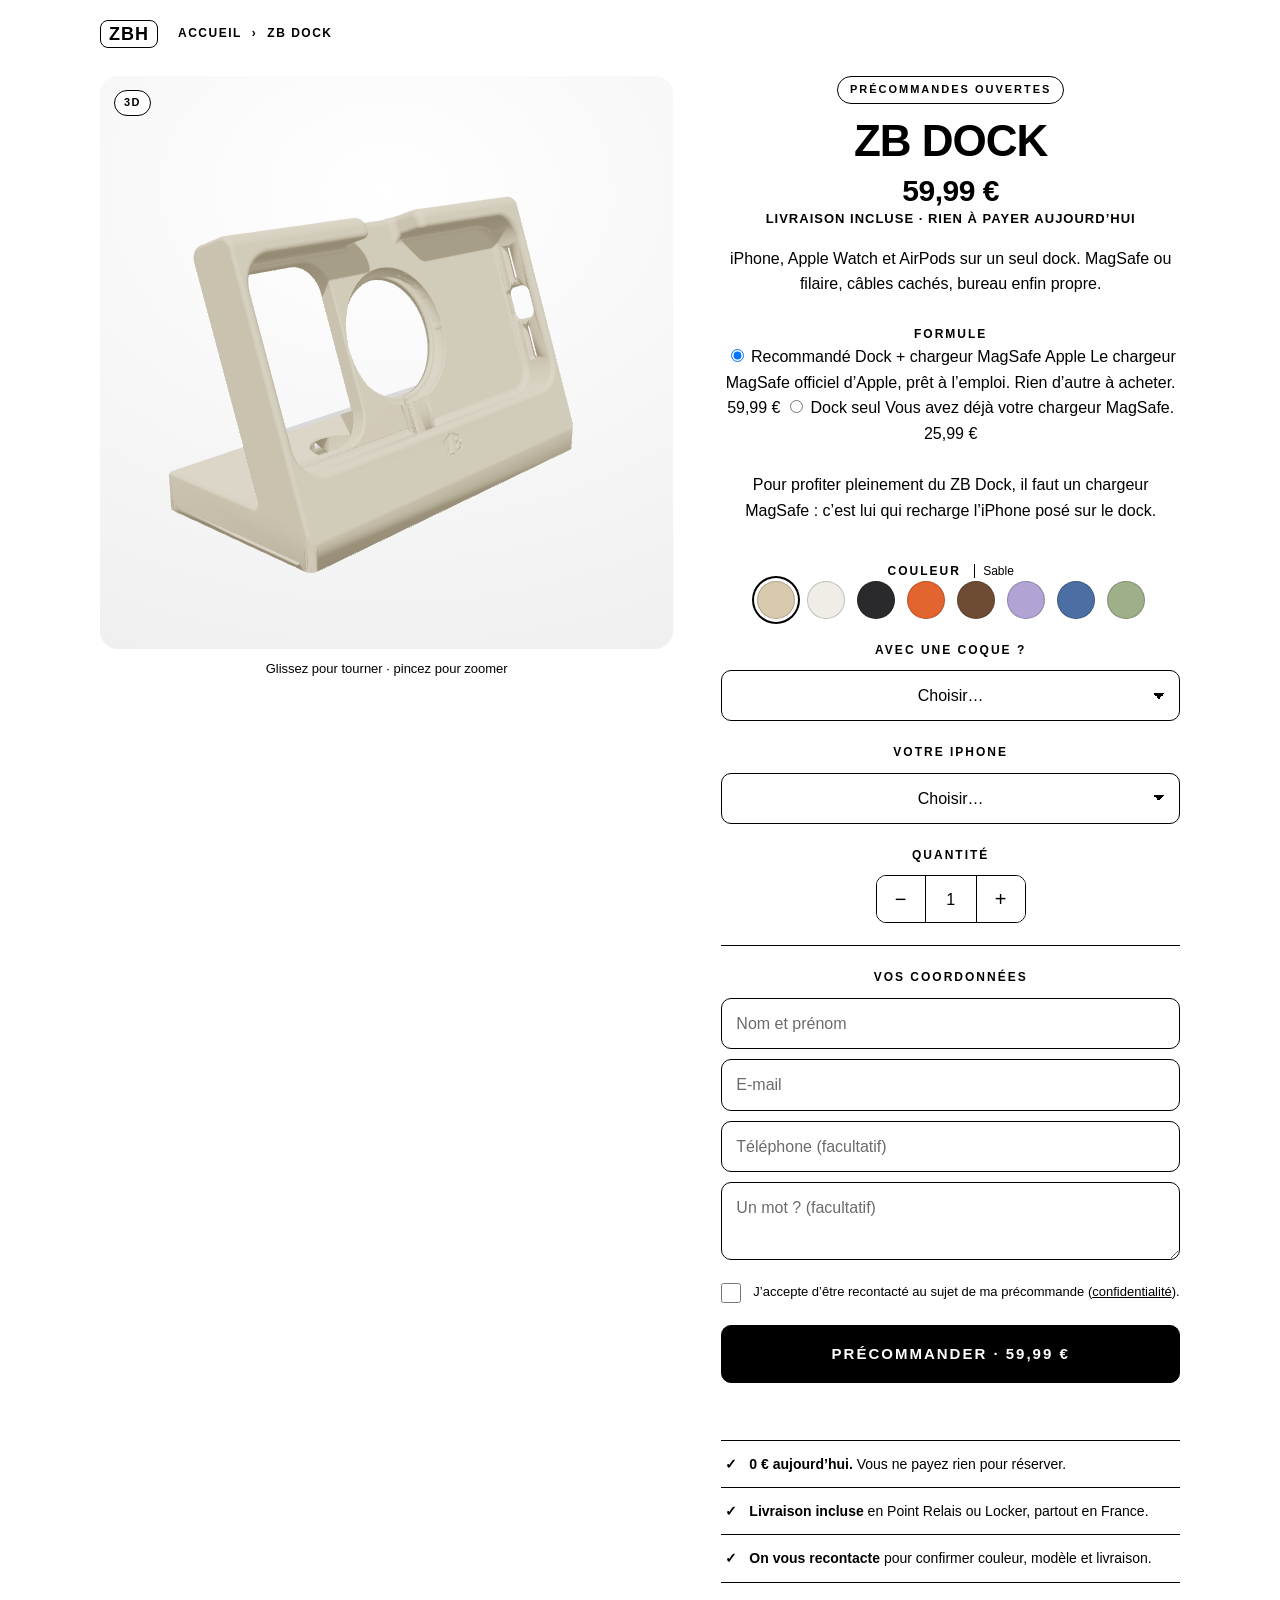
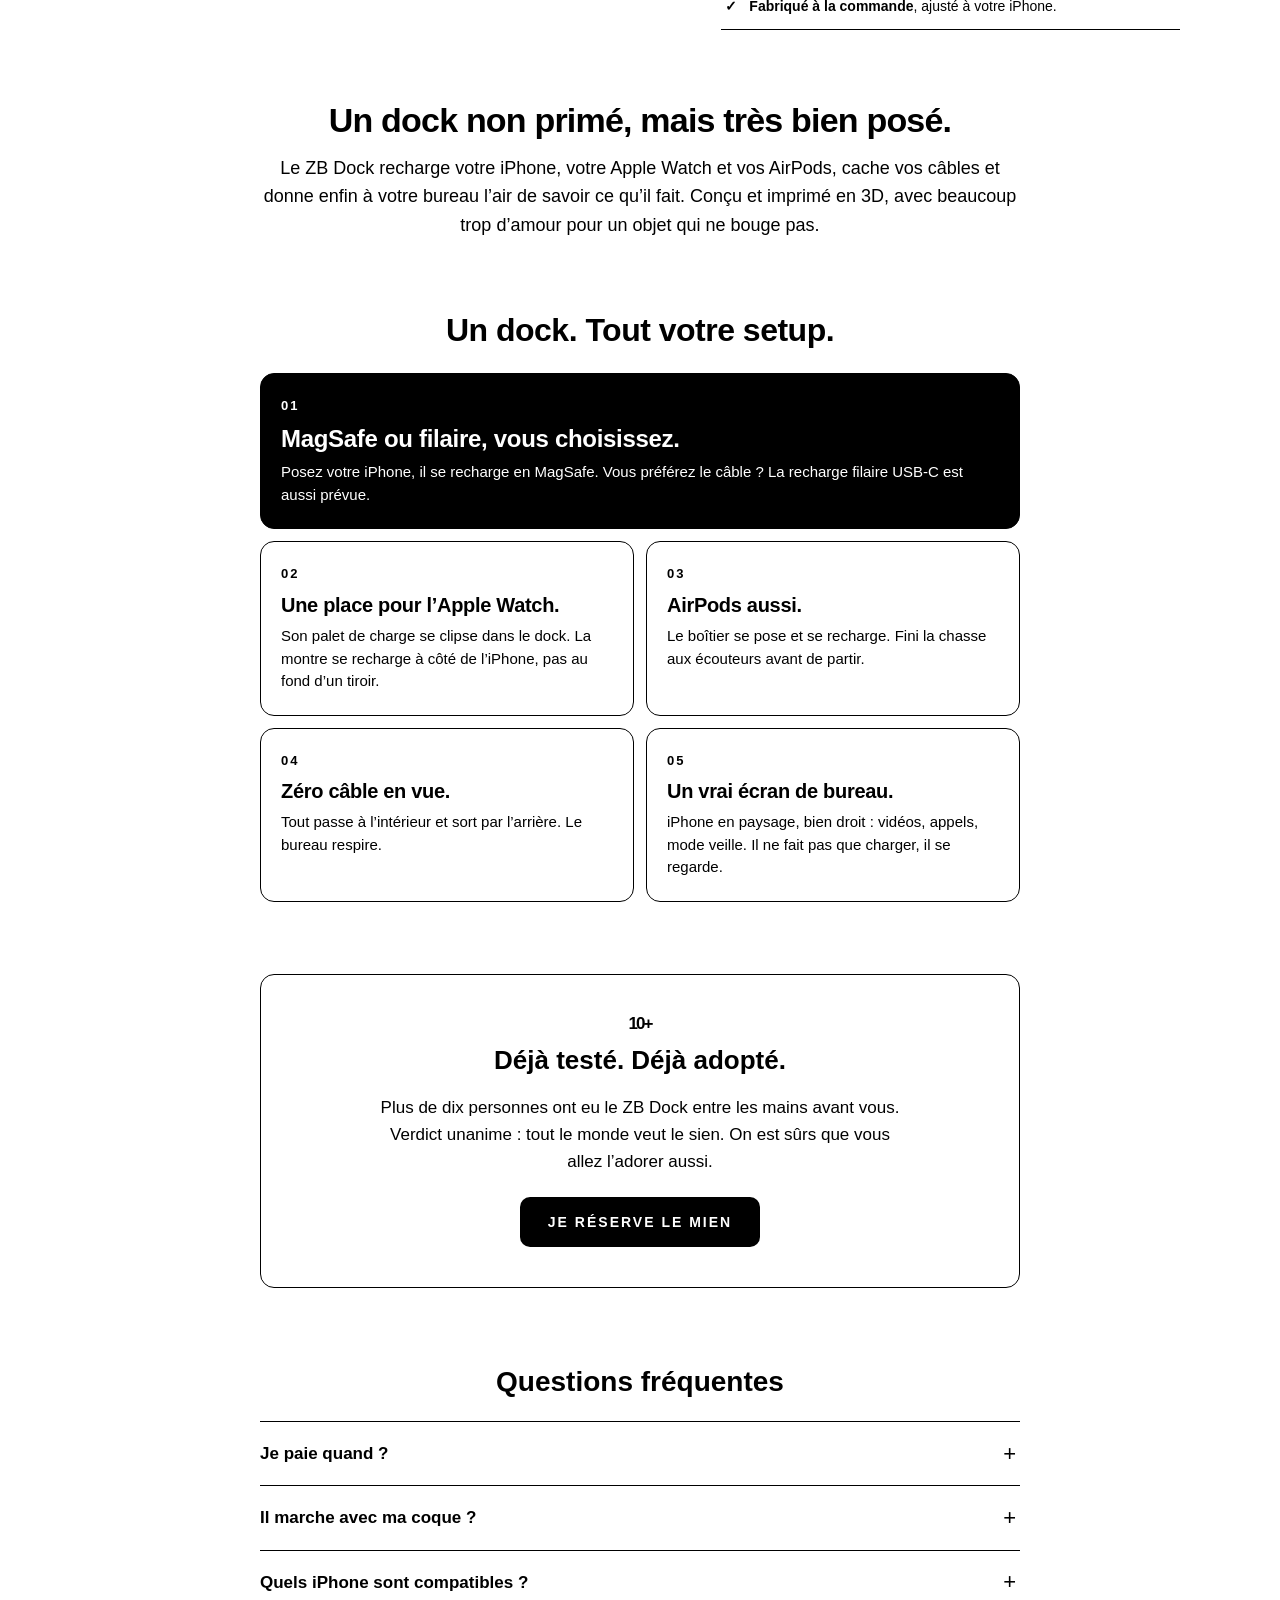
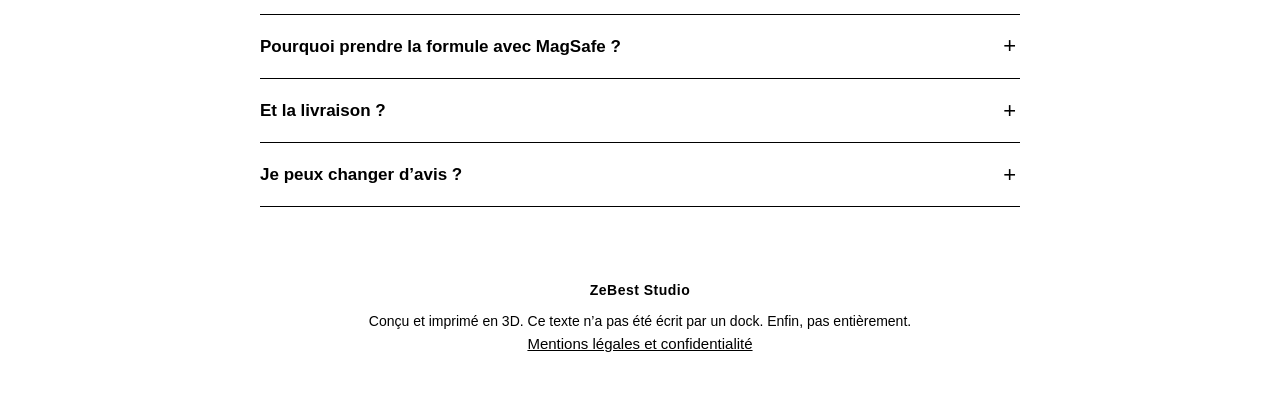
==== zbdock/index.html @ 842e5b18 "ZB Dock : autre chargeur MagSafe possible" ====
<!doctype html>
<html lang="fr">
<head>
  <meta charset="utf-8">
  <meta name="viewport" content="width=device-width, initial-scale=1, viewport-fit=cover">
  <meta http-equiv="Content-Security-Policy" content="default-src 'none'; script-src 'self'; style-src 'self'; img-src 'self' data: blob:; connect-src 'self' blob: data:; form-action 'self'; base-uri 'none'">
  <meta name="referrer" content="strict-origin-when-cross-origin">
  <title>ZB Dock · Dock iPhone MagSafe, Apple Watch et AirPods · dès 25,99 €</title>
  <meta name="description" content="ZB Dock, le dock de bureau imprimé en 3D pour iPhone, Apple Watch et AirPods. Dock seul 25,99 €, avec chargeur MagSafe Apple 59,99 €, livraison incluse. Précommande sans rien payer aujourd’hui.">
  <meta property="og:title" content="ZB Dock · dès 25,99 €">
  <meta property="og:description" content="iPhone, Apple Watch et AirPods sur un seul dock. Précommandez sans rien payer aujourd’hui.">
  <meta property="og:type" content="product">
  <meta name="theme-color" content="#ffffff">
  <link rel="icon" href="../favicon.svg" type="image/svg+xml">
  <link rel="stylesheet" href="../styles.css">
  <link rel="stylesheet" href="zbdock.css">
  <link rel="modulepreload" href="vendor/three.module.min.js">
</head>
<body class="page-zb">
  <div class="zb-barre">
    <a class="signature" href="../index.html" aria-label="Retour à l'accueil">ZBH</a>
    <nav class="zb-fil" aria-label="Fil d'Ariane"><a href="../index.html">Accueil</a><span aria-hidden="true">›</span><span>ZB Dock</span></nav>
  </div>

  <main class="zb">
    <!-- ===== Bloc produit ===== -->
    <div class="zb-produit">
      <section class="zb-galerie" aria-label="Modèle 3D du ZB Dock">
        <div class="zb-canvas" id="viewer">
          <p class="zb-chargement" id="chargement">Chargement du modèle 3D…</p>
          <span class="zb-badge3d">3D</span>
        </div>
        <p class="zb-aide">Glissez pour tourner · pincez pour zoomer</p>
      </section>

      <section class="zb-achat" id="achat" aria-labelledby="titre-produit">
        <p class="zb-tag">Précommandes ouvertes</p>
        <h1 id="titre-produit">ZB Dock</h1>
        <p class="zb-prix"><span class="zb-prix__montant" id="prix-affiche">59,99&nbsp;€</span><span class="zb-prix__detail">Livraison incluse · rien à payer aujourd’hui</span></p>
        <p class="zb-pitch">iPhone, Apple Watch et AirPods sur un seul dock. MagSafe ou filaire, câbles cachés, bureau enfin propre.</p>

        <form class="zb-form" id="form" action="precommande.php" method="post" novalidate>
          <fieldset class="zb-option">
            <legend class="zb-option__titre">Formule</legend>
            <div class="zb-offres">
              <label class="zb-offre">
                <input type="radio" name="offre" value="Dock + MagSafe" data-prix="5999" checked>
                <span class="zb-offre__corps">
                  <span class="zb-offre__badge">Recommandé</span>
                  <span class="zb-offre__nom">Dock + chargeur MagSafe Apple</span>
                  <span class="zb-offre__detail">Le chargeur MagSafe officiel d’Apple, prêt à l’emploi. Rien d’autre à acheter.</span>
                  <span class="zb-offre__prix">59,99&nbsp;€</span>
                </span>
              </label>
              <label class="zb-offre">
                <input type="radio" name="offre" value="Dock seul" data-prix="2599">
                <span class="zb-offre__corps">
                  <span class="zb-offre__nom">Dock seul</span>
                  <span class="zb-offre__detail">Vous avez déjà votre chargeur MagSafe.</span>
                  <span class="zb-offre__prix">25,99&nbsp;€</span>
                </span>
              </label>
            </div>
            <p class="zb-offre__note">Pour profiter pleinement du ZB Dock, il faut un chargeur MagSafe : c’est lui qui recharge l’iPhone posé sur le dock.</p>
          </fieldset>

          <fieldset class="zb-option">
            <legend class="zb-option__titre">Couleur <span class="zb-option__valeur" id="nom-couleur">Sable</span></legend>
            <div class="zb-pastilles" id="pastilles" role="radiogroup" aria-label="Couleurs disponibles"></div>
            <select class="zb-cache" id="couleur" name="couleur" required tabindex="-1" aria-hidden="true"></select>
          </fieldset>

          <div class="zb-option">
            <label class="zb-option__titre" for="coque">Avec une coque ?</label>
            <select id="coque" name="coque" required>
              <option value="">Choisir…</option>
              <option value="Non">iPhone sans coque</option>
              <option value="Oui">iPhone avec coque</option>
            </select>
          </div>

          <div class="zb-option">
            <label class="zb-option__titre" for="iphone">Votre iPhone</label>
            <select id="iphone" name="iphone" required>
              <option value="">Choisir…</option>
              <option>iPhone 17 Pro Max</option>
              <option>iPhone 17 Pro</option>
              <option>iPhone 17</option>
              <option>iPhone Air</option>
              <option>iPhone 16 Pro Max</option>
              <option>iPhone 16 Pro</option>
              <option>iPhone 16 / 16 Plus</option>
              <option>iPhone 15 (tous modèles)</option>
              <option>iPhone 14 (tous modèles)</option>
              <option>iPhone 13 ou plus ancien</option>
              <option>Autre</option>
            </select>
          </div>

          <div class="zb-option">
            <span class="zb-option__titre" id="lbl-quantite">Quantité</span>
            <div class="zb-quantite" role="group" aria-labelledby="lbl-quantite">
              <button type="button" id="moins" aria-label="Retirer un">−</button>
              <input id="quantite" name="quantite" type="number" min="1" max="10" value="1" required inputmode="numeric" aria-labelledby="lbl-quantite">
              <button type="button" id="plus" aria-label="Ajouter un">+</button>
            </div>
          </div>

          <div class="zb-coordonnees">
            <p class="zb-option__titre">Vos coordonnées</p>
            <input id="nom" name="nom" type="text" autocomplete="name" required maxlength="80" placeholder="Nom et prénom" aria-label="Nom et prénom">
            <input id="email" name="email" type="email" autocomplete="email" required maxlength="120" placeholder="E-mail" aria-label="E-mail">
            <input id="telephone" name="telephone" type="tel" autocomplete="tel" maxlength="30" placeholder="Téléphone (facultatif)" aria-label="Téléphone (facultatif)">
            <textarea id="message" name="message" rows="2" maxlength="600" placeholder="Un mot ? (facultatif)" aria-label="Message (facultatif)"></textarea>
          </div>

          <input type="hidden" name="t" id="t" value="">
          <!-- Piège à robots : laisser vide -->
          <div class="zb-piege" aria-hidden="true">
            <label for="site">Ne pas remplir</label>
            <input id="site" name="site" type="text" tabindex="-1" autocomplete="off">
          </div>

          <label class="zb-consent">
            <input type="checkbox" name="consentement" value="oui" required>
            <span>J’accepte d’être recontacté au sujet de ma précommande (<a href="../mentions-legales.html#confidentialite">confidentialité</a>).</span>
          </label>

          <button class="zb-acheter" type="submit">
            <span>Précommander · <span id="total">59,99&nbsp;€</span></span>
          </button>
          <p class="zb-statut" id="statut" role="status" aria-live="polite"></p>

          <ul class="zb-rassurance">
            <li><strong>0&nbsp;€ aujourd’hui.</strong> Vous ne payez rien pour réserver.</li>
            <li><strong>Livraison incluse</strong> en Point Relais ou Locker, partout en France.</li>
            <li><strong>On vous recontacte</strong> pour confirmer couleur, modèle et livraison.</li>
            <li><strong>Fabriqué à la commande</strong>, ajusté à votre iPhone.</li>
          </ul>
        </form>
      </section>
    </div>

    <!-- ===== Histoire ===== -->
    <section class="zb-histoire" aria-labelledby="titre-histoire">
      <h2 id="titre-histoire">Un dock non primé, mais très bien posé.</h2>
      <p>Le ZB Dock recharge votre iPhone, votre Apple Watch et vos AirPods, cache vos câbles et donne enfin à votre bureau l’air de savoir ce qu’il fait. Conçu et imprimé en 3D, avec beaucoup trop d’amour pour un objet qui ne bouge pas.</p>
    </section>

    <!-- ===== Atouts ===== -->
    <section class="zb-atouts" aria-labelledby="titre-atouts">
      <h2 id="titre-atouts">Un dock. Tout votre setup.</h2>
      <ul class="zb-cartes">
        <li class="zb-carte zb-carte--large">
          <span class="zb-carte__num">01</span>
          <h3>MagSafe ou filaire, vous choisissez.</h3>
          <p>Posez votre iPhone, il se recharge en MagSafe. Vous préférez le câble ? La recharge filaire USB-C est aussi prévue.</p>
        </li>
        <li class="zb-carte">
          <span class="zb-carte__num">02</span>
          <h3>Une place pour l’Apple Watch.</h3>
          <p>Son palet de charge se clipse dans le dock. La montre se recharge à côté de l’iPhone, pas au fond d’un tiroir.</p>
        </li>
        <li class="zb-carte">
          <span class="zb-carte__num">03</span>
          <h3>AirPods aussi.</h3>
          <p>Le boîtier se pose et se recharge. Fini la chasse aux écouteurs avant de partir.</p>
        </li>
        <li class="zb-carte">
          <span class="zb-carte__num">04</span>
          <h3>Zéro câble en vue.</h3>
          <p>Tout passe à l’intérieur et sort par l’arrière. Le bureau respire.</p>
        </li>
        <li class="zb-carte">
          <span class="zb-carte__num">05</span>
          <h3>Un vrai écran de bureau.</h3>
          <p>iPhone en paysage, bien droit : vidéos, appels, mode veille. Il ne fait pas que charger, il se regarde.</p>
        </li>
      </ul>
    </section>

    <!-- ===== Preuve sociale ===== -->
    <section class="zb-preuve" aria-labelledby="titre-preuve">
      <p class="zb-preuve__chiffre">10+</p>
      <h2 id="titre-preuve">Déjà testé. Déjà adopté.</h2>
      <p>Plus de dix personnes ont eu le ZB Dock entre les mains avant vous. Verdict unanime : tout le monde veut le sien. On est sûrs que vous allez l’adorer aussi.</p>
      <a class="zb-lien-achat" href="#achat">Je réserve le mien</a>
    </section>

    <!-- ===== FAQ ===== -->
    <section class="zb-faq" aria-labelledby="titre-faq">
      <h2 id="titre-faq">Questions fréquentes</h2>
      <details>
        <summary>Je paie quand ?</summary>
        <p>Pas maintenant. La précommande est gratuite et sans engagement. On vous recontacte pour confirmer, et vous ne payez qu’à ce moment-là.</p>
      </details>
      <details>
        <summary>Il marche avec ma coque ?</summary>
        <p>Oui, si vous l’indiquez. Choisissez « iPhone avec coque » et votre modèle : le dock est ajusté pour l’accueillir.</p>
      </details>
      <details>
        <summary>Quels iPhone sont compatibles ?</summary>
        <p>Les iPhone récents compatibles MagSafe, des modèles standard aux Pro Max. Pour un modèle plus ancien, choisissez « Autre » et on en parle.</p>
      </details>
      <details>
        <summary>Pourquoi prendre la formule avec MagSafe ?</summary>
        <p>Le ZB Dock est pensé autour du chargeur MagSafe : c’est lui qui recharge l’iPhone posé sur le dock. Avec la formule à 59,99&nbsp;€, vous recevez le chargeur MagSafe officiel d’Apple avec votre dock, tout est prêt dès le déballage. Si vous en avez déjà un, le dock seul à 25,99&nbsp;€ suffit.</p>
      </details>
      <details>
        <summary>Et la livraison ?</summary>
        <p>Elle est incluse dans le prix. Votre ZB Dock est envoyé en Point Relais ou en Locker, partout en France métropolitaine, sans frais supplémentaires.</p>
      </details>
      <details>
        <summary>Je peux changer d’avis ?</summary>
        <p>Bien sûr. Un simple e-mail suffit pour annuler votre précommande.</p>
      </details>
    </section>

    <footer>
      <p class="signature-pied"><strong>ZeBest Studio</strong></p>
      <p>Conçu et imprimé en 3D. Ce texte n’a pas été écrit par un dock. Enfin, pas entièrement.</p>
      <p><a class="retour" href="../mentions-legales.html">Mentions légales et confidentialité</a></p>
    </footer>
  </main>

  <!-- Barre d'achat collante (mobile) -->
  <div class="zb-collante" id="collante" aria-hidden="true">
    <div class="zb-collante__prix"><strong>Dès 25,99&nbsp;€</strong><span>Livraison incluse</span></div>
    <a class="zb-collante__btn" href="#achat" tabindex="-1">Précommander</a>
  </div>

  <script type="module" src="zbdock.js"></script>
</body>
</html>
---- styles.css ----
*,
*::before,
*::after { box-sizing: border-box; }

:root {
  --fond: #ffffff;
  --texte: #000000;
  --police: -apple-system, BlinkMacSystemFont, "Helvetica Neue", Helvetica, Arial, sans-serif;
}

html { -webkit-text-size-adjust: 100%; }

body {
  margin: 0;
  background: var(--fond);
  color: var(--texte);
  font-family: var(--police);
  line-height: 1.6;
}

.barre {
  max-width: 560px; margin: 0 auto; padding: 24px 20px 0;
  display: flex; justify-content: space-between; align-items: center;
}
.signature {
  font-size: 18px; font-weight: 800; letter-spacing: 1px;
  border: 1.5px solid var(--texte); border-radius: 8px; padding: 4px 8px; line-height: 1;
}

main {
  max-width: 560px;
  margin: 0 auto;
  padding: 48px 20px 56px;
  display: flex;
  flex-direction: column;
  gap: 56px;
}

.intro { text-align: center; display: flex; flex-direction: column; align-items: center; gap: 12px; }

.photo { width: 128px; height: 128px; border-radius: 50%; object-fit: cover; }
.photo--vide {
  display: flex; align-items: center; justify-content: center;
  border: 1px solid var(--texte); font-size: 13px;
}

h1 { margin: 12px 0 0; font-size: 44px; font-weight: 600; letter-spacing: -1px; line-height: 1.1; }
.role { margin: 0; font-size: 13px; font-weight: 600; letter-spacing: 2px; text-transform: uppercase; }
.bio { margin: 8px 0 0; font-size: 17px; }

.fleche {
  display: inline-flex; align-items: center; justify-content: center;
  width: 44px; height: 44px; border: 1.5px solid var(--texte); border-radius: 50%;
  color: var(--texte); text-decoration: none; font-size: 22px; line-height: 1;
  transition: background .15s, color .15s;
}
.fleche:hover, .fleche:focus-visible { background: var(--texte); color: var(--fond); }
.fleche:focus-visible { outline: 2px solid var(--texte); outline-offset: 3px; }

a.signature { color: var(--texte); text-decoration: none; }

.cta {
  display: flex; flex-direction: column; align-items: center; gap: 4px;
  padding: 20px; margin-bottom: -32px;
  background: var(--texte); color: var(--fond); text-decoration: none;
  border: 1px solid var(--texte); border-radius: 14px; text-align: center;
  font-size: 19px; font-weight: 700; transition: background .15s, color .15s;
}
.cta__detail { font-size: 14px; font-weight: 400; }
.cta:hover, .cta:focus-visible { background: var(--fond); color: var(--texte); }
.cta:focus-visible { outline: 2px solid var(--texte); outline-offset: 3px; }

.retour { font-size: 15px; color: var(--texte); }
.essentiel { display: flex; flex-direction: column; gap: 8px; padding: 24px 0; border-top: 1px solid var(--texte); }
.essentiel:last-of-type { border-bottom: 1px solid var(--texte); }
.essentiel__num { font-size: 13px; font-weight: 700; letter-spacing: 2px; }
.essentiel h2 { margin: 0; }
.essentiel p { margin: 0; font-size: 17px; }
.essentiel .lien { margin-top: 8px; }
.note { font-size: 13px; text-align: center; }

.liens { display: flex; flex-direction: column; gap: 12px; }
.lien {
  display: flex; justify-content: space-between; align-items: center; gap: 16px;
  min-height: 60px; padding: 0 20px;
  border: 1px solid var(--texte); border-radius: 14px;
  color: var(--texte); text-decoration: none; font-size: 17px; font-weight: 500;
  transition: background .15s, color .15s;
}
a.lien:hover, a.lien:focus-visible { background: var(--texte); color: var(--fond); }
a.lien:focus-visible { outline: 2px solid var(--texte); outline-offset: 3px; }
.lien--inactif { border-style: dashed; }
.detail { font-size: 14px; font-weight: 400; overflow-wrap: anywhere; text-align: right; }

h2 { margin: 0 0 16px; font-size: 24px; font-weight: 600; }
.faire { margin: 0; padding: 0; list-style: none; counter-reset: n; }
.faire li {
  counter-increment: n; display: flex; gap: 16px;
  padding: 14px 0; border-top: 1px solid var(--texte); font-size: 17px;
}
.faire li:last-child { border-bottom: 1px solid var(--texte); }
.faire li::before { content: "0" counter(n); font-weight: 600; }

.video { display: flex; flex-direction: column; gap: 12px; color: var(--texte); text-decoration: none; }
.video__image { display: block; width: 100%; height: auto; aspect-ratio: 16 / 9; object-fit: cover; border: 1px solid var(--texte); border-radius: 14px; }
.video__image--vide { display: flex; align-items: center; justify-content: center; font-size: 13px; }
.video__titre { font-size: 17px; font-weight: 500; }
.video__cta { font-size: 14px; text-decoration: underline; text-underline-offset: 3px; }
.video:hover .video__cta, .video:focus-visible .video__cta { text-decoration-thickness: 2px; }
.video:focus-visible { outline: 2px solid var(--texte); outline-offset: 4px; border-radius: 14px; }

footer { text-align: center; font-size: 14px; }
footer p { margin: 0; }
.signature-pied { margin-bottom: 8px !important; letter-spacing: .5px; }

@media (prefers-reduced-motion: reduce) { .lien { transition: none; } }
---- zbdock/zbdock.css ----
/* Page produit ZB Dock : complète styles.css du site (même DA noir et blanc) */

.page-zb { padding-bottom: env(safe-area-inset-bottom); }

/* Barre du haut */
.zb-barre {
  max-width: 1120px; margin: 0 auto; padding: 20px 20px 0;
  display: flex; align-items: center; gap: 20px;
}
.zb-barre .signature { color: var(--texte); text-decoration: none; }
.zb-fil { display: flex; gap: 10px; font-size: 12px; font-weight: 600; letter-spacing: 1.5px; text-transform: uppercase; }
.zb-fil a { color: var(--texte); text-decoration: none; }
.zb-fil a:hover { text-decoration: underline; }

main.zb { max-width: 1120px; padding: 28px 20px 64px; gap: 72px; }

/* ===== Bloc produit ===== */
.zb-produit { display: grid; grid-template-columns: minmax(0, 1.25fr) minmax(0, 1fr); gap: 48px; align-items: start; }

.zb-galerie { position: sticky; top: 20px; }
.zb-canvas {
  position: relative; width: 100%; aspect-ratio: 1 / 1;
  border-radius: 18px; overflow: hidden;
  background: radial-gradient(120% 90% at 50% 20%, #ffffff 0%, #efefef 100%);
  touch-action: none; cursor: grab;
}
.zb-canvas:active { cursor: grabbing; }
.zb-canvas canvas { display: block; width: 100%; height: 100%; }
.zb-chargement { position: absolute; inset: 0; margin: 0; display: flex; align-items: center; justify-content: center; font-size: 14px; }
.zb-badge3d {
  position: absolute; top: 14px; left: 14px; pointer-events: none;
  font-size: 11px; font-weight: 800; letter-spacing: 1.5px;
  border: 1.5px solid var(--texte); border-radius: 999px; padding: 3px 9px; background: var(--fond);
}
.zb-aide { margin: 10px 0 0; text-align: center; font-size: 13px; }

/* Colonne achat */
.zb-achat { display: flex; flex-direction: column; align-items: stretch; text-align: center; }
.zb-tag {
  align-self: center; margin: 0; font-size: 11px; font-weight: 700; letter-spacing: 2px; text-transform: uppercase;
  border: 1.5px solid var(--texte); border-radius: 999px; padding: 4px 12px;
}
.zb-achat h1 { margin: 14px 0 0; font-size: 44px; font-weight: 700; letter-spacing: -1px; line-height: 1.05; text-transform: uppercase; }
.zb-prix { margin: 10px 0 0; display: flex; flex-direction: column; align-items: center; gap: 2px; }
.zb-prix__montant { font-size: 30px; font-weight: 600; letter-spacing: -.5px; line-height: 1.1; }
.zb-prix__detail { font-size: 13px; font-weight: 600; letter-spacing: 1px; text-transform: uppercase; }
.zb-pitch { margin: 16px 0 0; font-size: 16px; }

.zb-form { display: flex; flex-direction: column; gap: 22px; margin-top: 28px; }

.zb-option { position: relative; border: 0; margin: 0; padding: 0; display: flex; flex-direction: column; align-items: stretch; gap: 10px; min-width: 0; }
.zb-option__titre {
  display: block; padding: 0; margin: 0 auto;
  font-size: 12px; font-weight: 700; letter-spacing: 2px; text-transform: uppercase;
}
.zb-option__valeur { font-weight: 400; letter-spacing: 0; text-transform: none; margin-left: 8px; padding-left: 8px; border-left: 1px solid var(--texte); }

.zb-pastilles { display: flex; flex-wrap: wrap; justify-content: center; gap: 12px; }
.zb-pastille {
  width: 38px; height: 38px; border-radius: 50%; padding: 0; cursor: pointer;
  background: var(--c); border: 1px solid rgba(0, 0, 0, .2);
  box-shadow: 0 0 0 3px var(--fond), 0 0 0 4px transparent;
  transition: box-shadow .15s, transform .15s;
}
.zb-pastille:hover { transform: scale(1.06); }
.zb-pastille[aria-checked="true"] { box-shadow: 0 0 0 3px var(--fond), 0 0 0 5px var(--texte); }
.zb-pastille:focus-visible { outline: 2px solid var(--texte); outline-offset: 6px; }

.zb-form .zb-cache { position: absolute !important; left: 0; top: 0; width: 1px !important; height: 1px !important; min-height: 0 !important; padding: 0 !important; border: 0 !important; overflow: hidden; clip-path: inset(50%); opacity: 0; pointer-events: none; }

.zb-form select, .zb-form input[type="text"], .zb-form input[type="email"],
.zb-form input[type="tel"], .zb-form textarea {
  width: 100%; min-height: 48px; padding: 12px 14px;
  font: inherit; font-size: 16px; color: var(--texte); background: var(--fond);
  border: 1px solid var(--texte); border-radius: 10px; appearance: none;
}
.zb-form select {
  text-align: center; text-align-last: center;
  background-image: linear-gradient(45deg, transparent 50%, var(--texte) 50%), linear-gradient(135deg, var(--texte) 50%, transparent 50%);
  background-position: calc(100% - 20px) 50%, calc(100% - 14px) 50%;
  background-size: 6px 6px; background-repeat: no-repeat; padding: 12px 36px;
}
.zb-form textarea { resize: vertical; }
.zb-form :is(input, select, textarea, button):focus-visible { outline: 2px solid var(--texte); outline-offset: 2px; }
.zb-form ::placeholder { color: #6b6b6b; }

.zb-quantite { align-self: center; display: inline-flex; border: 1px solid var(--texte); border-radius: 10px; overflow: hidden; }
.zb-quantite button {
  width: 48px; height: 46px; border: 0; background: var(--fond); color: var(--texte);
  font: inherit; font-size: 20px; cursor: pointer;
}
.zb-quantite button:hover { background: var(--texte); color: var(--fond); }
.zb-quantite input {
  width: 52px; border: 0; border-left: 1px solid var(--texte); border-right: 1px solid var(--texte);
  text-align: center; font: inherit; font-size: 16px; -moz-appearance: textfield; appearance: textfield; background: var(--fond); color: var(--texte);
}
.zb-quantite input::-webkit-outer-spin-button, .zb-quantite input::-webkit-inner-spin-button { -webkit-appearance: none; margin: 0; }

.zb-coordonnees { display: flex; flex-direction: column; gap: 10px; padding-top: 22px; border-top: 1px solid var(--texte); }

.zb-piege { position: absolute; left: -9999px; width: 1px; height: 1px; overflow: hidden; }

.zb-consent { display: flex; gap: 12px; align-items: flex-start; font-size: 13px; line-height: 1.5; text-align: left; }
.zb-consent input { width: 20px; height: 20px; margin: 1px 0 0; flex: none; accent-color: var(--texte); }
.zb-consent a { color: var(--texte); }

.zb-acheter {
  width: 100%; min-height: 58px; padding: 0 20px; cursor: pointer;
  font: inherit; font-size: 15px; font-weight: 700; letter-spacing: 2px; text-transform: uppercase;
  color: var(--fond); background: var(--texte); border: 1.5px solid var(--texte); border-radius: 10px;
  transition: background .15s, color .15s;
}
.zb-acheter:hover { background: var(--fond); color: var(--texte); }
.zb-acheter:disabled { opacity: .5; cursor: progress; }

.zb-statut { margin: -8px 0 0; min-height: 1.4em; font-size: 15px; }
.zb-statut--ok { font-weight: 700; }
.zb-statut--ko { text-decoration: underline; text-underline-offset: 3px; }

.zb-rassurance { list-style: none; margin: 0; padding: 0; text-align: left; font-size: 14px; }
.zb-rassurance li { padding: 12px 0 12px 28px; border-top: 1px solid var(--texte); position: relative; }
.zb-rassurance li:last-child { border-bottom: 1px solid var(--texte); }
.zb-rassurance li::before { content: "✓"; position: absolute; left: 4px; font-weight: 800; }

/* ===== Sections du bas (colonne lisible, centrée) ===== */
.zb-histoire, .zb-atouts, .zb-preuve, .zb-faq { width: 100%; max-width: 760px; margin: 0 auto; }

.zb-histoire { text-align: center; }
.zb-histoire h2 { font-size: 34px; letter-spacing: -.8px; line-height: 1.1; margin-bottom: 14px; }
.zb-histoire p { margin: 0; font-size: 18px; }

.zb-atouts h2 { font-size: 32px; letter-spacing: -.5px; line-height: 1.15; text-align: center; margin-bottom: 24px; }
.zb-cartes { list-style: none; margin: 0; padding: 0; display: grid; grid-template-columns: 1fr 1fr; gap: 12px; }
.zb-carte {
  display: flex; flex-direction: column; gap: 8px;
  padding: 22px 20px; border: 1px solid var(--texte); border-radius: 14px;
  transition: background .15s, color .15s;
}
.zb-carte:hover { background: var(--texte); color: var(--fond); }
.zb-carte--large { grid-column: 1 / -1; background: var(--texte); color: var(--fond); }
.zb-carte--large:hover { background: var(--fond); color: var(--texte); }
.zb-carte__num { font-size: 13px; font-weight: 700; letter-spacing: 2px; }
.zb-carte h3 { margin: 0; font-size: 20px; font-weight: 700; line-height: 1.2; letter-spacing: -.3px; }
.zb-carte--large h3 { font-size: 24px; }
.zb-carte p { margin: 0; font-size: 15px; line-height: 1.5; }

.zb-preuve { text-align: center; padding: 40px 24px; border: 1px solid var(--texte); border-radius: 14px; box-sizing: border-box; }
.zb-preuve__chiffre { margin: 0; font-size: 64px; font-weight: 800; letter-spacing: -2px; line-height: 1; }
.zb-preuve h2 { margin: 8px 0 12px; font-size: 26px; }
.zb-preuve p { margin: 0 auto; font-size: 17px; max-width: 520px; }
.zb-lien-achat {
  display: inline-block; margin-top: 22px; padding: 14px 28px; border-radius: 10px;
  background: var(--texte); color: var(--fond); text-decoration: none;
  font-size: 14px; font-weight: 700; letter-spacing: 2px; text-transform: uppercase;
}
.zb-lien-achat:hover { background: var(--fond); color: var(--texte); outline: 1.5px solid var(--texte); }

.zb-faq h2 { text-align: center; font-size: 28px; margin-bottom: 16px; }
.zb-faq details { border-top: 1px solid var(--texte); }
.zb-faq details:last-of-type { border-bottom: 1px solid var(--texte); }
.zb-faq summary {
  list-style: none; cursor: pointer; padding: 18px 32px 18px 0; position: relative;
  font-size: 17px; font-weight: 600;
}
.zb-faq summary::-webkit-details-marker { display: none; }
.zb-faq summary::after { content: "+"; position: absolute; right: 4px; top: 50%; transform: translateY(-50%); font-size: 22px; font-weight: 400; }
.zb-faq details[open] summary::after { content: "−"; }
.zb-faq details p { margin: 0 0 18px; font-size: 16px; }

/* ===== Barre collante mobile ===== */
.zb-collante { display: none; }

/* ===== Tablette et mobile ===== */
@media (max-width: 860px) {
  .zb-produit { grid-template-columns: 1fr; gap: 24px; }
  .zb-galerie { position: static; }
  .zb-achat h1 { font-size: 38px; }
  main.zb { gap: 56px; padding-top: 16px; padding-bottom: 110px; }

  .zb-collante {
    display: flex; align-items: center; justify-content: space-between; gap: 12px;
    position: fixed; left: 0; right: 0; bottom: 0; z-index: 10;
    padding: 12px 16px calc(12px + env(safe-area-inset-bottom));
    background: var(--fond); border-top: 1px solid var(--texte);
    transform: translateY(110%); transition: transform .2s ease;
  }
  .zb-collante.visible { transform: translateY(0); }
  .zb-collante__prix { display: flex; flex-direction: column; line-height: 1.2; }
  .zb-collante__prix strong { font-size: 18px; }
  .zb-collante__prix span { font-size: 12px; }
  .zb-collante__btn {
    flex: none; padding: 14px 22px; border-radius: 10px; text-decoration: none;
    background: var(--texte); color: var(--fond);
    font-size: 13px; font-weight: 700; letter-spacing: 1.5px; text-transform: uppercase;
  }
}
@media (max-width: 480px) {
  .zb-barre { padding: 16px 16px 0; }
  main.zb { padding-left: 16px; padding-right: 16px; }
  .zb-canvas { border-radius: 14px; }
  .zb-pastilles { gap: 9px; }
  .zb-pastille { width: 34px; height: 34px; }
  .zb-cartes { grid-template-columns: 1fr; }
  .zb-histoire h2, .zb-atouts h2 { font-size: 28px; }
  .zb-histoire p { font-size: 17px; }
}
@media (prefers-reduced-motion: reduce) {
  .zb-pastille, .zb-carte, .zb-acheter, .zb-collante { transition: none; }
}
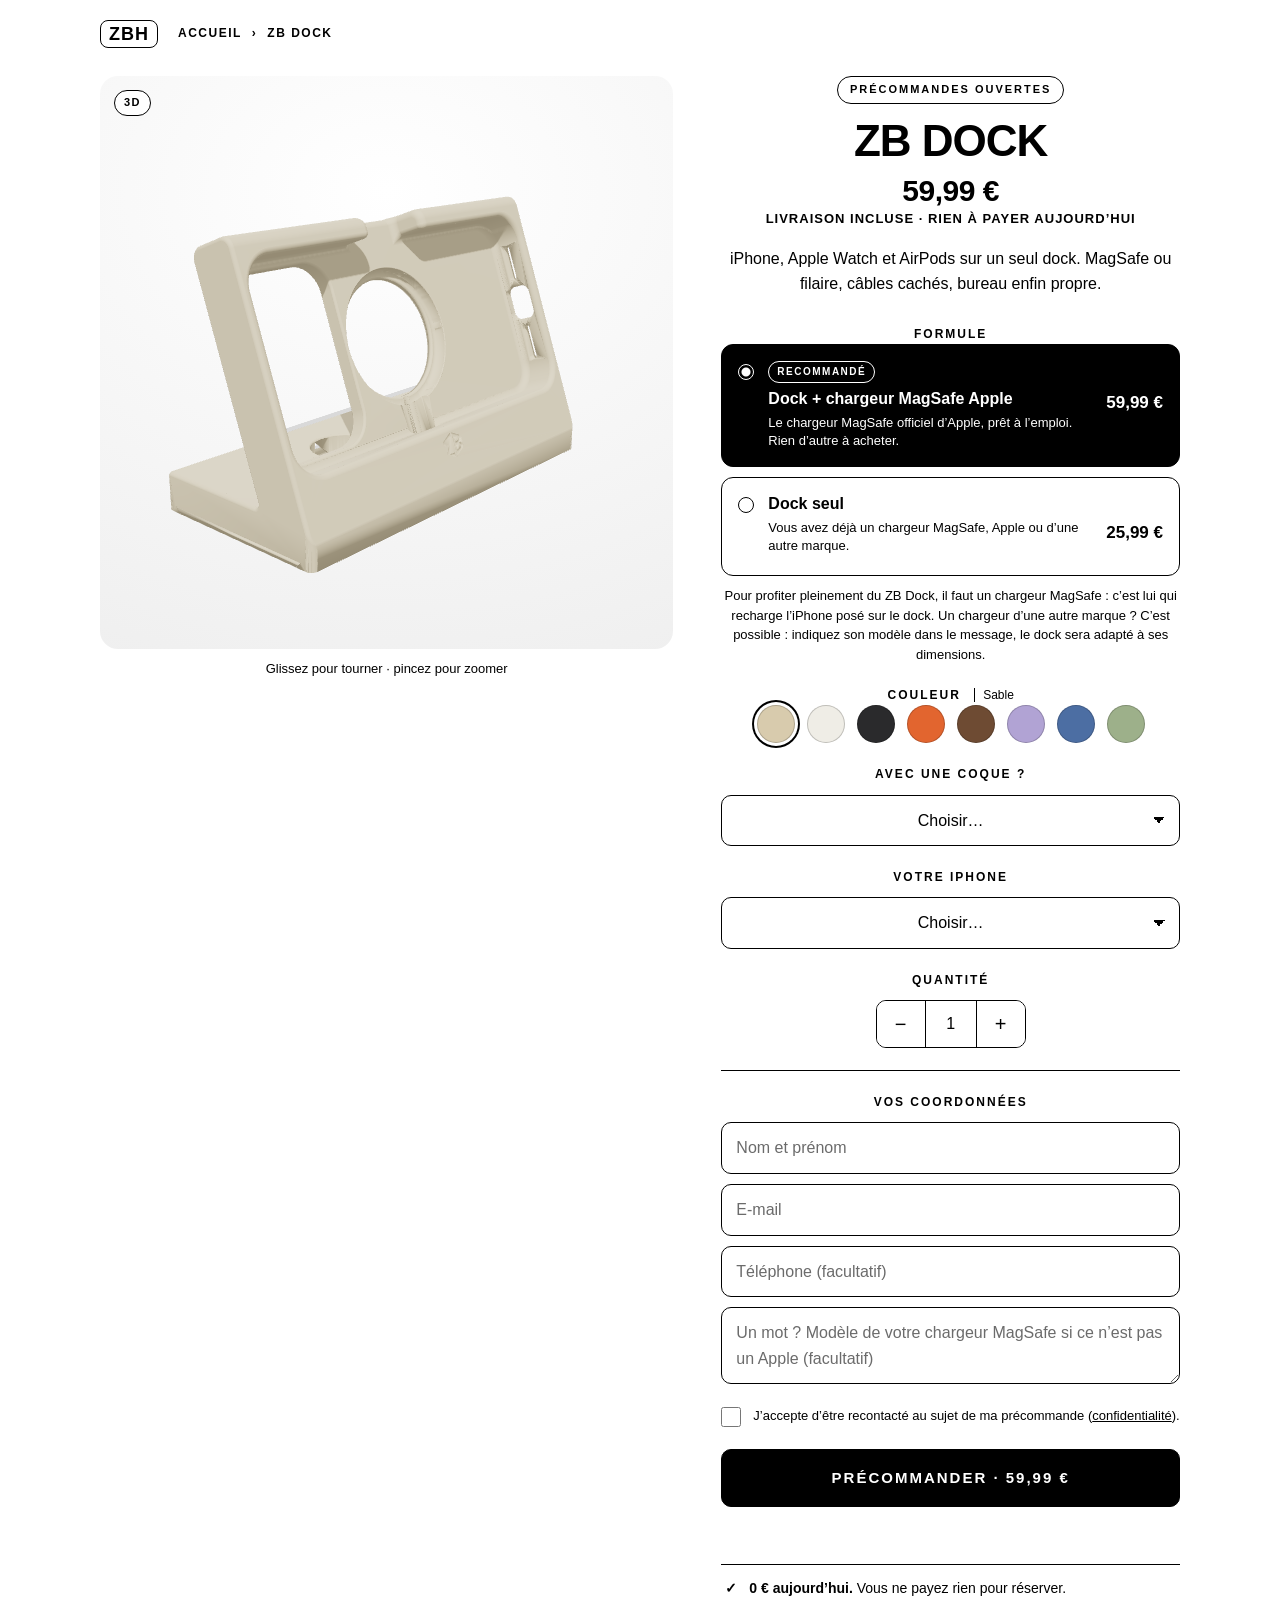
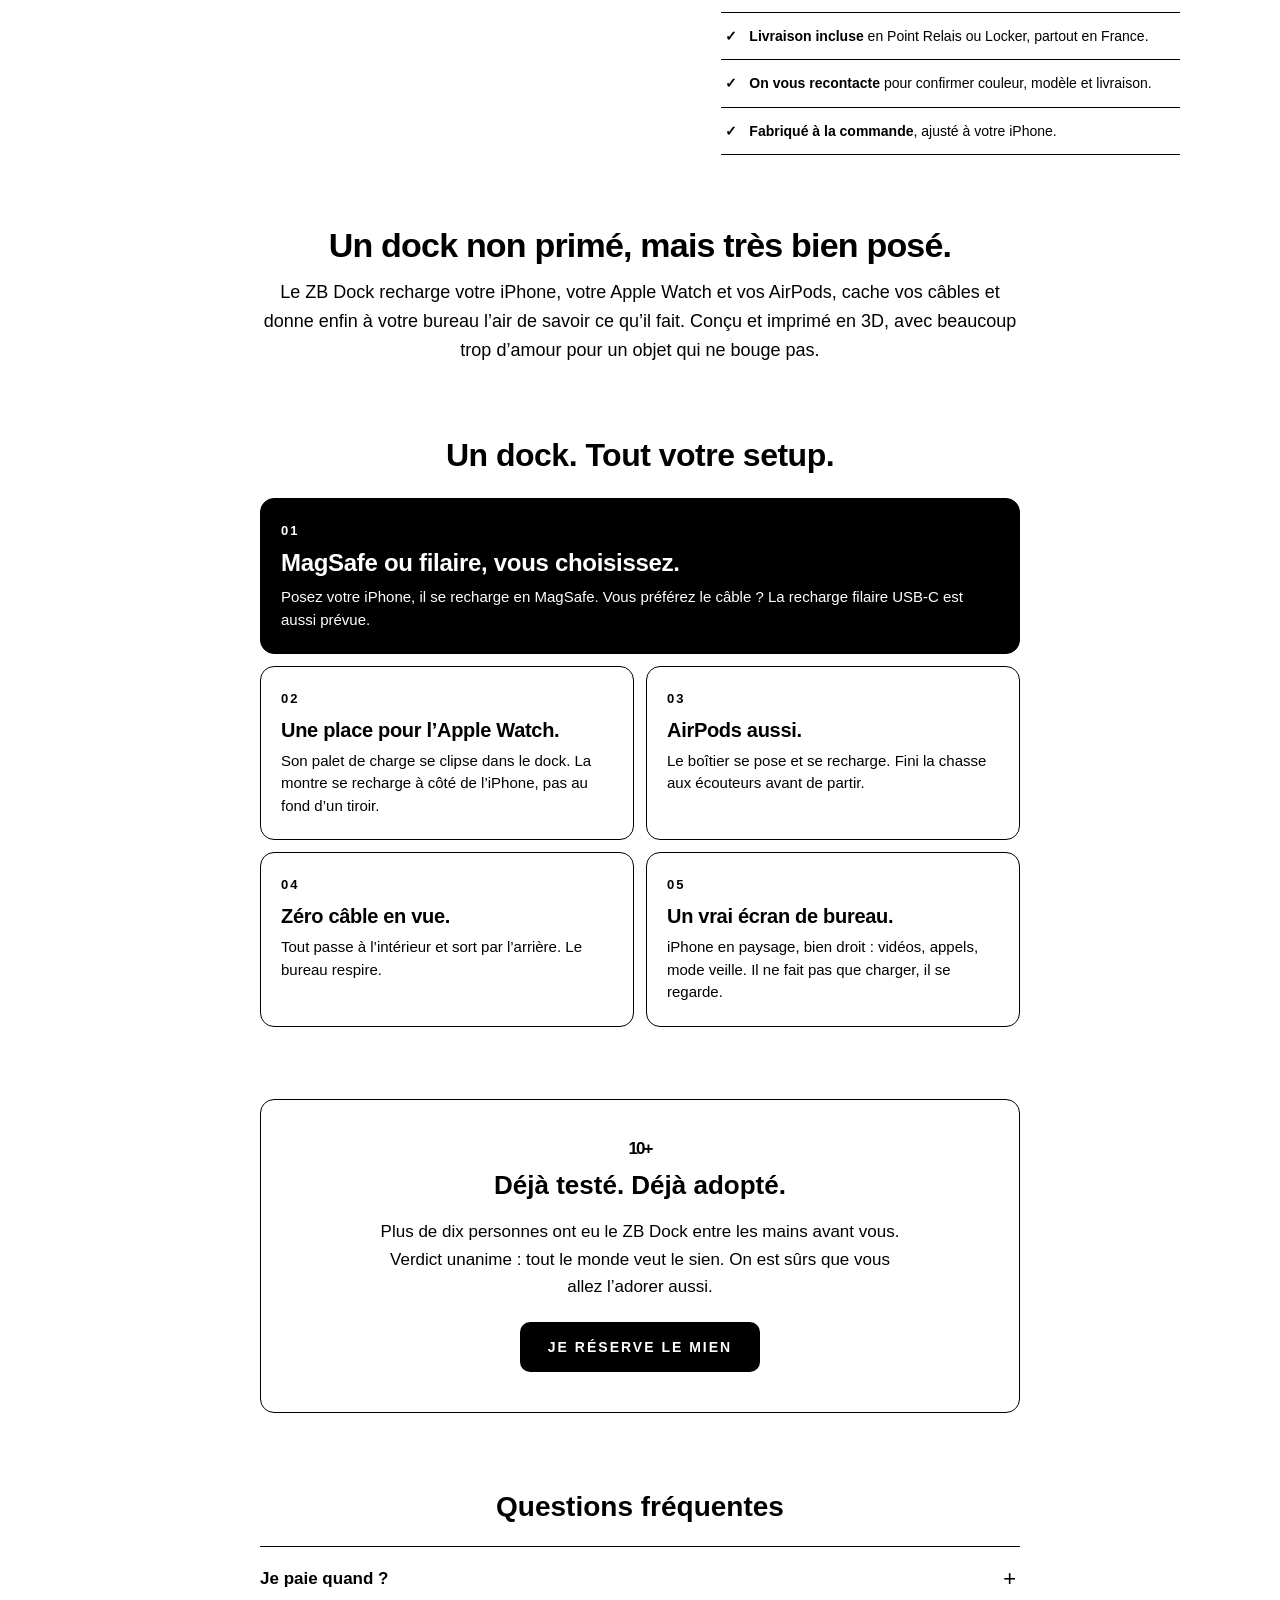
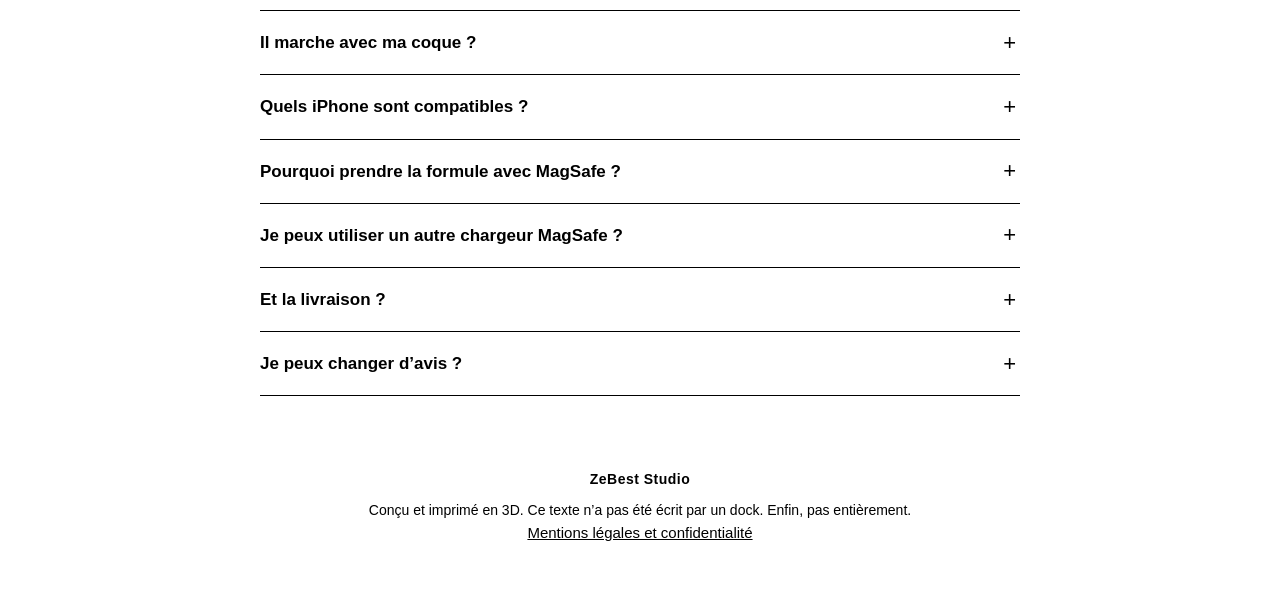
==== commit 84ece285: "ZB Dock : page produit refaite" ====
--- a/zbdock/index.html
+++ b/zbdock/index.html
@@ -56,12 +56,12 @@
                 <input type="radio" name="offre" value="Dock seul" data-prix="2599">
                 <span class="zb-offre__corps">
                   <span class="zb-offre__nom">Dock seul</span>
-                  <span class="zb-offre__detail">Vous avez déjà votre chargeur MagSafe.</span>
+                  <span class="zb-offre__detail">Vous avez déjà un chargeur MagSafe, Apple ou d’une autre marque.</span>
                   <span class="zb-offre__prix">25,99&nbsp;€</span>
                 </span>
               </label>
             </div>
-            <p class="zb-offre__note">Pour profiter pleinement du ZB Dock, il faut un chargeur MagSafe : c’est lui qui recharge l’iPhone posé sur le dock.</p>
+            <p class="zb-offre__note">Pour profiter pleinement du ZB Dock, il faut un chargeur MagSafe : c’est lui qui recharge l’iPhone posé sur le dock. Un chargeur d’une autre marque ? C’est possible : indiquez son modèle dans le message, le dock sera adapté à ses dimensions.</p>
           </fieldset>
 
           <fieldset class="zb-option">
@@ -111,7 +111,7 @@
             <input id="nom" name="nom" type="text" autocomplete="name" required maxlength="80" placeholder="Nom et prénom" aria-label="Nom et prénom">
             <input id="email" name="email" type="email" autocomplete="email" required maxlength="120" placeholder="E-mail" aria-label="E-mail">
             <input id="telephone" name="telephone" type="tel" autocomplete="tel" maxlength="30" placeholder="Téléphone (facultatif)" aria-label="Téléphone (facultatif)">
-            <textarea id="message" name="message" rows="2" maxlength="600" placeholder="Un mot ? (facultatif)" aria-label="Message (facultatif)"></textarea>
+            <textarea id="message" name="message" rows="2" maxlength="600" placeholder="Un mot ? Modèle de votre chargeur MagSafe si ce n’est pas un Apple (facultatif)" aria-label="Message (facultatif)"></textarea>
           </div>
 
           <input type="hidden" name="t" id="t" value="">
@@ -207,6 +207,10 @@
         <p>Le ZB Dock est pensé autour du chargeur MagSafe : c’est lui qui recharge l’iPhone posé sur le dock. Avec la formule à 59,99&nbsp;€, vous recevez le chargeur MagSafe officiel d’Apple avec votre dock, tout est prêt dès le déballage. Si vous en avez déjà un, le dock seul à 25,99&nbsp;€ suffit.</p>
       </details>
       <details>
+        <summary>Je peux utiliser un autre chargeur MagSafe ?</summary>
+        <p>Oui. Il suffit de nous indiquer son modèle dans le message de la précommande, et le dock est adapté à ses dimensions. Mais on vous conseille le chargeur MagSafe d’Apple : la recharge est plus rapide et le rendement meilleur. Et on vous conseillera toujours d’opter pour la qualité.</p>
+      </details>
+      <details>
         <summary>Et la livraison ?</summary>
         <p>Elle est incluse dans le prix. Votre ZB Dock est envoyé en Point Relais ou en Locker, partout en France métropolitaine, sans frais supplémentaires.</p>
       </details>
--- a/zbdock/zbdock.css
+++ b/zbdock/zbdock.css
@@ -207,3 +207,30 @@
 @media (prefers-reduced-motion: reduce) {
   .zb-pastille, .zb-carte, .zb-acheter, .zb-collante { transition: none; }
 }
+
+/* Formules */
+.zb-offres { display: flex; flex-direction: column; gap: 10px; text-align: left; }
+.zb-offre { position: relative; display: block; cursor: pointer; }
+.zb-offre input { position: absolute; opacity: 0; width: 1px; height: 1px; }
+.zb-offre__corps {
+  display: grid; grid-template-columns: 1fr auto; column-gap: 12px; row-gap: 4px; align-items: start;
+  padding: 16px 16px 16px 46px; border: 1px solid var(--texte); border-radius: 12px; position: relative;
+  transition: background .15s, color .15s;
+}
+.zb-offre__corps::before {
+  content: ""; position: absolute; left: 16px; top: 19px; width: 16px; height: 16px;
+  border: 1.5px solid currentColor; border-radius: 50%;
+}
+.zb-offre input:checked + .zb-offre__corps { background: var(--texte); color: var(--fond); }
+.zb-offre input:checked + .zb-offre__corps::before { background: radial-gradient(circle, currentColor 0 4px, transparent 5px); }
+.zb-offre input:focus-visible + .zb-offre__corps { outline: 2px solid var(--texte); outline-offset: 3px; }
+.zb-offre__badge {
+  grid-column: 1 / -1; justify-self: start; font-size: 10px; font-weight: 800; letter-spacing: 1.5px; text-transform: uppercase;
+  border: 1.5px solid currentColor; border-radius: 999px; padding: 2px 8px; margin-bottom: 2px;
+}
+.zb-offre__nom { font-size: 16px; font-weight: 700; line-height: 1.3; }
+.zb-offre__prix { grid-column: 2; grid-row: span 2; font-size: 17px; font-weight: 700; white-space: nowrap; }
+.zb-offre__badge ~ .zb-offre__prix { grid-row: 2 / span 2; }
+.zb-offre__detail { grid-column: 1; font-size: 13px; line-height: 1.4; }
+.zb-offre__note { margin: 0; font-size: 13px; line-height: 1.5; }
+@media (prefers-reduced-motion: reduce) { .zb-offre__corps { transition: none; } }
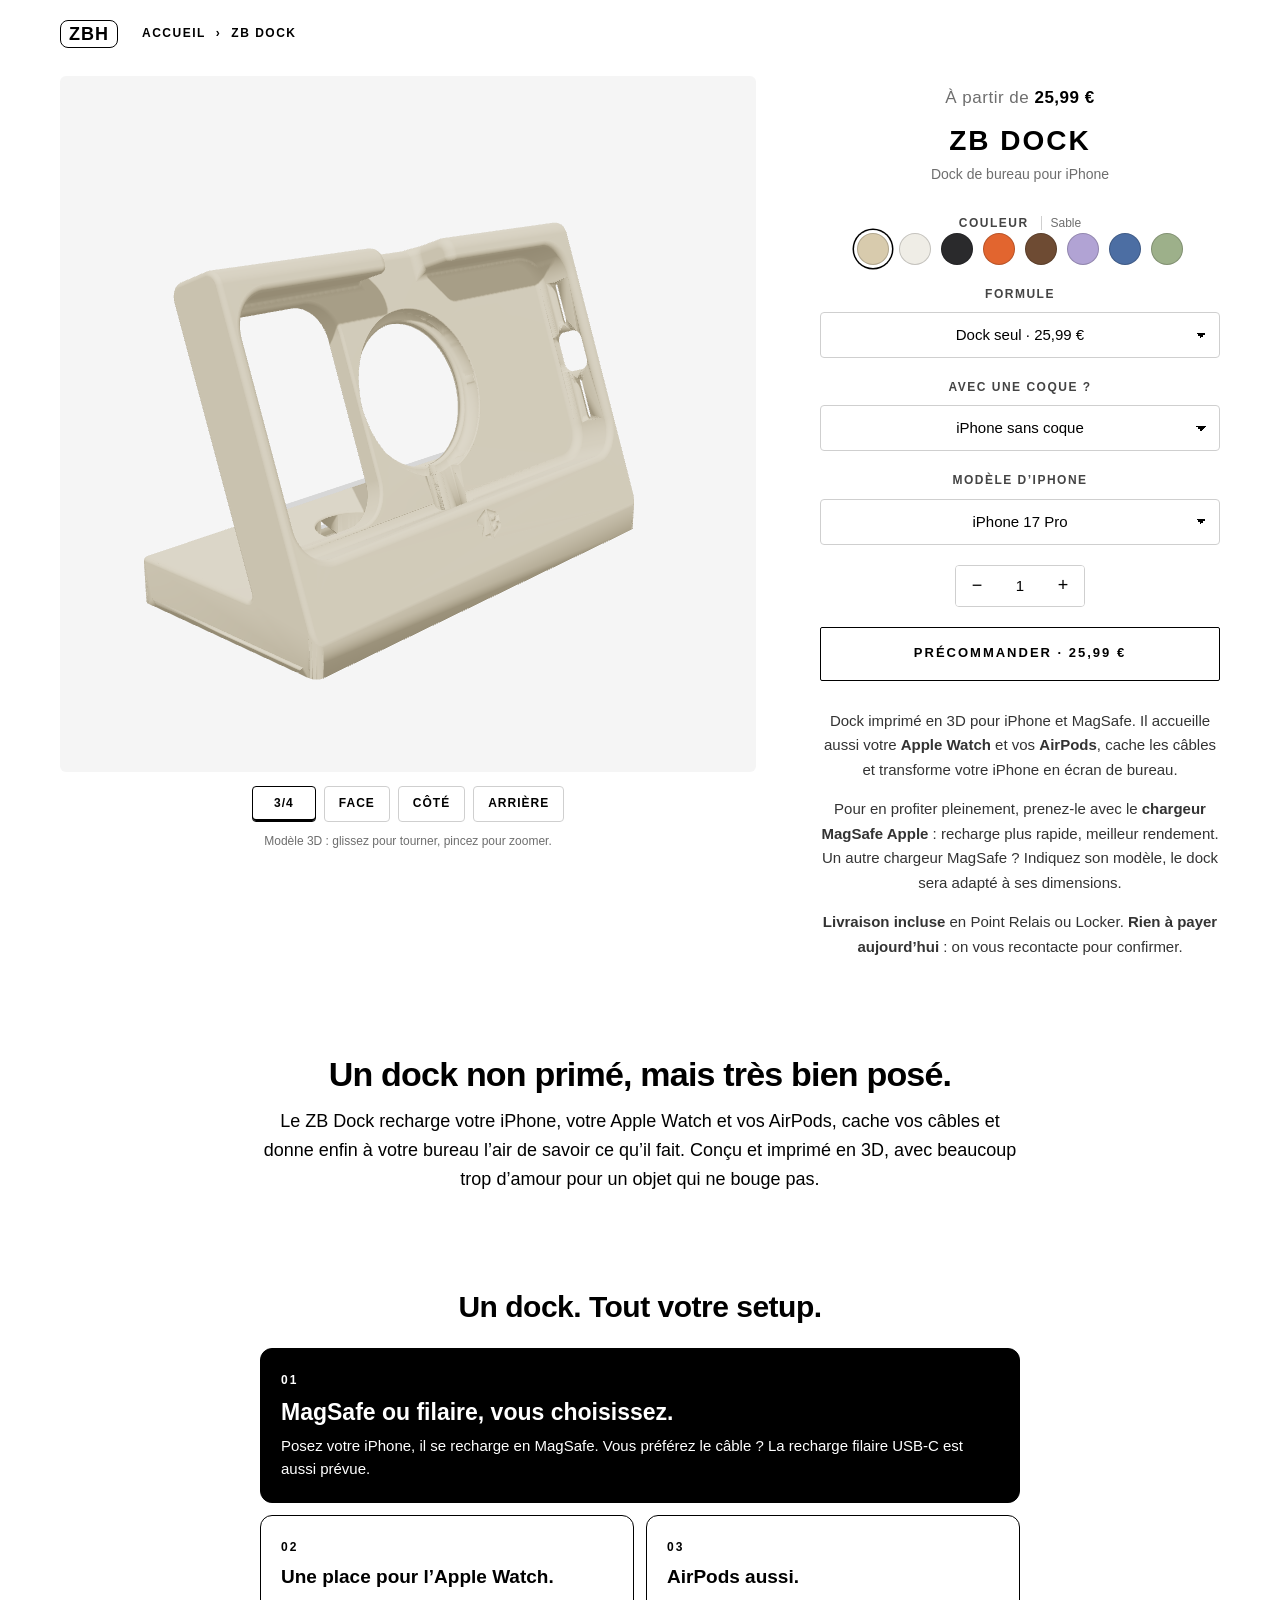
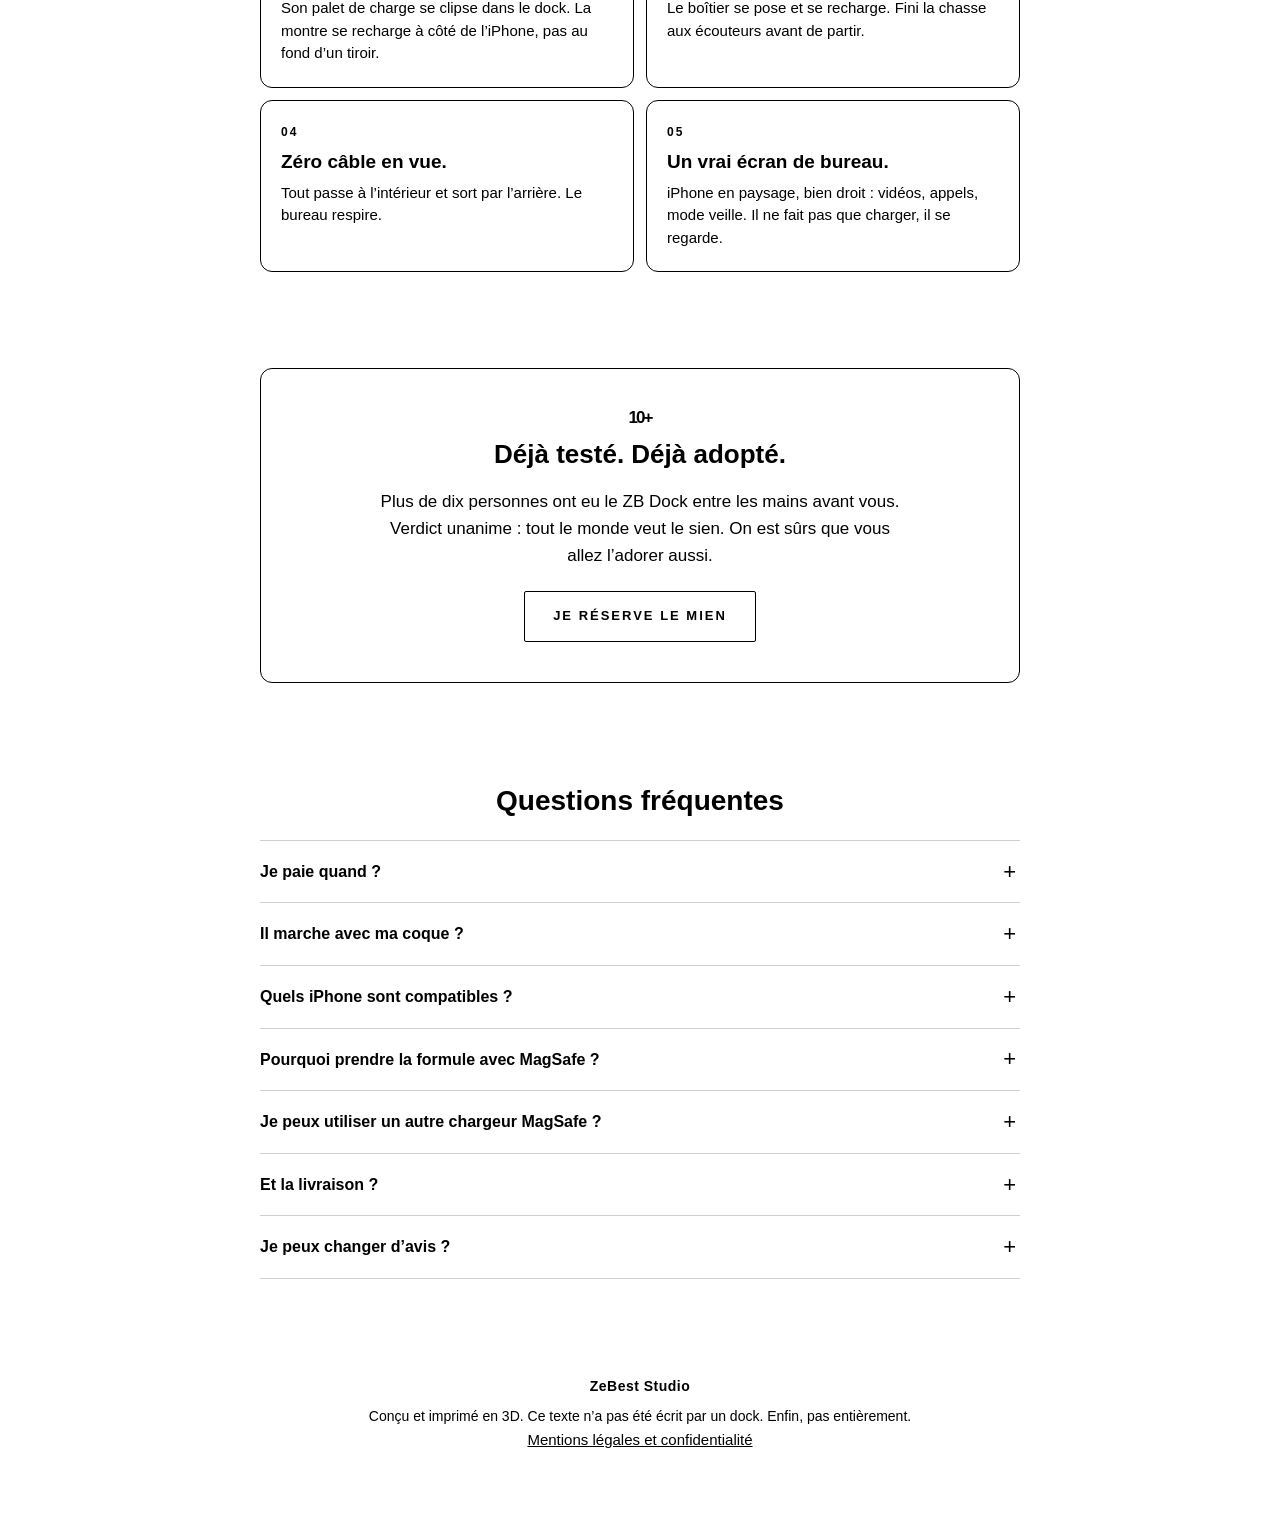
==== commit 4f5a8469: "ZB Dock : page produit refaite" ====
--- a/zbdock/index.html
+++ b/zbdock/index.html
@@ -28,63 +28,49 @@
       <section class="zb-galerie" aria-label="Modèle 3D du ZB Dock">
         <div class="zb-canvas" id="viewer">
           <p class="zb-chargement" id="chargement">Chargement du modèle 3D…</p>
-          <span class="zb-badge3d">3D</span>
         </div>
-        <p class="zb-aide">Glissez pour tourner · pincez pour zoomer</p>
+        <div class="zb-vues" role="group" aria-label="Angles de vue">
+          <button type="button" class="zb-vue" data-vue="34" aria-pressed="true">3/4</button>
+          <button type="button" class="zb-vue" data-vue="face" aria-pressed="false">Face</button>
+          <button type="button" class="zb-vue" data-vue="cote" aria-pressed="false">Côté</button>
+          <button type="button" class="zb-vue" data-vue="arriere" aria-pressed="false">Arrière</button>
+        </div>
+        <p class="zb-aide">Modèle 3D : glissez pour tourner, pincez pour zoomer.</p>
       </section>
 
       <section class="zb-achat" id="achat" aria-labelledby="titre-produit">
-        <p class="zb-tag">Précommandes ouvertes</p>
+        <p class="zb-prix">À partir de <span id="prix-affiche">25,99&nbsp;€</span></p>
         <h1 id="titre-produit">ZB Dock</h1>
-        <p class="zb-prix"><span class="zb-prix__montant" id="prix-affiche">59,99&nbsp;€</span><span class="zb-prix__detail">Livraison incluse · rien à payer aujourd’hui</span></p>
-        <p class="zb-pitch">iPhone, Apple Watch et AirPods sur un seul dock. MagSafe ou filaire, câbles cachés, bureau enfin propre.</p>
+        <p class="zb-sous">Dock de bureau pour iPhone</p>
 
         <form class="zb-form" id="form" action="precommande.php" method="post" novalidate>
           <fieldset class="zb-option">
-            <legend class="zb-option__titre">Formule</legend>
-            <div class="zb-offres">
-              <label class="zb-offre">
-                <input type="radio" name="offre" value="Dock + MagSafe" data-prix="5999" checked>
-                <span class="zb-offre__corps">
-                  <span class="zb-offre__badge">Recommandé</span>
-                  <span class="zb-offre__nom">Dock + chargeur MagSafe Apple</span>
-                  <span class="zb-offre__detail">Le chargeur MagSafe officiel d’Apple, prêt à l’emploi. Rien d’autre à acheter.</span>
-                  <span class="zb-offre__prix">59,99&nbsp;€</span>
-                </span>
-              </label>
-              <label class="zb-offre">
-                <input type="radio" name="offre" value="Dock seul" data-prix="2599">
-                <span class="zb-offre__corps">
-                  <span class="zb-offre__nom">Dock seul</span>
-                  <span class="zb-offre__detail">Vous avez déjà un chargeur MagSafe, Apple ou d’une autre marque.</span>
-                  <span class="zb-offre__prix">25,99&nbsp;€</span>
-                </span>
-              </label>
-            </div>
-            <p class="zb-offre__note">Pour profiter pleinement du ZB Dock, il faut un chargeur MagSafe : c’est lui qui recharge l’iPhone posé sur le dock. Un chargeur d’une autre marque ? C’est possible : indiquez son modèle dans le message, le dock sera adapté à ses dimensions.</p>
-          </fieldset>
-
-          <fieldset class="zb-option">
-            <legend class="zb-option__titre">Couleur <span class="zb-option__valeur" id="nom-couleur">Sable</span></legend>
+            <legend class="zb-label">Couleur <span class="zb-label__valeur" id="nom-couleur">Sable</span></legend>
             <div class="zb-pastilles" id="pastilles" role="radiogroup" aria-label="Couleurs disponibles"></div>
             <select class="zb-cache" id="couleur" name="couleur" required tabindex="-1" aria-hidden="true"></select>
           </fieldset>
 
           <div class="zb-option">
-            <label class="zb-option__titre" for="coque">Avec une coque ?</label>
+            <label class="zb-label" for="offre">Formule</label>
+            <select id="offre" name="offre" required>
+              <option value="Dock seul" data-prix="2599">Dock seul · 25,99 €</option>
+              <option value="Dock + MagSafe" data-prix="5999">Dock + chargeur MagSafe Apple · 59,99 € (conseillé)</option>
+            </select>
+          </div>
+
+          <div class="zb-option">
+            <label class="zb-label" for="coque">Avec une coque ?</label>
             <select id="coque" name="coque" required>
-              <option value="">Choisir…</option>
               <option value="Non">iPhone sans coque</option>
               <option value="Oui">iPhone avec coque</option>
             </select>
           </div>
 
           <div class="zb-option">
-            <label class="zb-option__titre" for="iphone">Votre iPhone</label>
+            <label class="zb-label" for="iphone">Modèle d’iPhone</label>
             <select id="iphone" name="iphone" required>
-              <option value="">Choisir…</option>
+              <option>iPhone 17 Pro</option>
               <option>iPhone 17 Pro Max</option>
-              <option>iPhone 17 Pro</option>
               <option>iPhone 17</option>
               <option>iPhone Air</option>
               <option>iPhone 16 Pro Max</option>
@@ -97,21 +83,25 @@
             </select>
           </div>
 
-          <div class="zb-option">
-            <span class="zb-option__titre" id="lbl-quantite">Quantité</span>
-            <div class="zb-quantite" role="group" aria-labelledby="lbl-quantite">
-              <button type="button" id="moins" aria-label="Retirer un">−</button>
-              <input id="quantite" name="quantite" type="number" min="1" max="10" value="1" required inputmode="numeric" aria-labelledby="lbl-quantite">
-              <button type="button" id="plus" aria-label="Ajouter un">+</button>
-            </div>
-          </div>
-
-          <div class="zb-coordonnees">
-            <p class="zb-option__titre">Vos coordonnées</p>
+          <div class="zb-quantite" role="group" aria-label="Quantité">
+            <button type="button" id="moins" aria-label="Retirer un">−</button>
+            <input id="quantite" name="quantite" type="number" min="1" max="10" value="1" required inputmode="numeric" aria-label="Quantité">
+            <button type="button" id="plus" aria-label="Ajouter un">+</button>
+          </div>
+
+          <button class="zb-bouton" type="button" id="continuer">Précommander · <span id="total">25,99&nbsp;€</span></button>
+
+          <div class="zb-coordonnees" id="coordonnees" hidden>
+            <p class="zb-label">Où vous recontacter ?</p>
             <input id="nom" name="nom" type="text" autocomplete="name" required maxlength="80" placeholder="Nom et prénom" aria-label="Nom et prénom">
             <input id="email" name="email" type="email" autocomplete="email" required maxlength="120" placeholder="E-mail" aria-label="E-mail">
             <input id="telephone" name="telephone" type="tel" autocomplete="tel" maxlength="30" placeholder="Téléphone (facultatif)" aria-label="Téléphone (facultatif)">
-            <textarea id="message" name="message" rows="2" maxlength="600" placeholder="Un mot ? Modèle de votre chargeur MagSafe si ce n’est pas un Apple (facultatif)" aria-label="Message (facultatif)"></textarea>
+            <textarea id="message" name="message" rows="2" maxlength="600" placeholder="Un mot ? Autre chargeur MagSafe : indiquez son modèle (facultatif)" aria-label="Message (facultatif)"></textarea>
+            <label class="zb-consent">
+              <input type="checkbox" name="consentement" value="oui" required>
+              <span>J’accepte d’être recontacté au sujet de ma précommande (<a href="../mentions-legales.html#confidentialite">confidentialité</a>).</span>
+            </label>
+            <button class="zb-bouton zb-bouton--plein" type="submit">Confirmer ma précommande</button>
           </div>
 
           <input type="hidden" name="t" id="t" value="">
@@ -121,23 +111,14 @@
             <input id="site" name="site" type="text" tabindex="-1" autocomplete="off">
           </div>
 
-          <label class="zb-consent">
-            <input type="checkbox" name="consentement" value="oui" required>
-            <span>J’accepte d’être recontacté au sujet de ma précommande (<a href="../mentions-legales.html#confidentialite">confidentialité</a>).</span>
-          </label>
-
-          <button class="zb-acheter" type="submit">
-            <span>Précommander · <span id="total">59,99&nbsp;€</span></span>
-          </button>
           <p class="zb-statut" id="statut" role="status" aria-live="polite"></p>
-
-          <ul class="zb-rassurance">
-            <li><strong>0&nbsp;€ aujourd’hui.</strong> Vous ne payez rien pour réserver.</li>
-            <li><strong>Livraison incluse</strong> en Point Relais ou Locker, partout en France.</li>
-            <li><strong>On vous recontacte</strong> pour confirmer couleur, modèle et livraison.</li>
-            <li><strong>Fabriqué à la commande</strong>, ajusté à votre iPhone.</li>
-          </ul>
         </form>
+
+        <div class="zb-description">
+          <p>Dock imprimé en 3D pour iPhone et MagSafe. Il accueille aussi votre <strong>Apple Watch</strong> et vos <strong>AirPods</strong>, cache les câbles et transforme votre iPhone en écran de bureau.</p>
+          <p>Pour en profiter pleinement, prenez-le avec le <strong>chargeur MagSafe Apple</strong> : recharge plus rapide, meilleur rendement. Un autre chargeur MagSafe ? Indiquez son modèle, le dock sera adapté à ses dimensions.</p>
+          <p><strong>Livraison incluse</strong> en Point Relais ou Locker. <strong>Rien à payer aujourd’hui</strong> : on vous recontacte pour confirmer.</p>
+        </div>
       </section>
     </div>
 
@@ -229,7 +210,7 @@
 
   <!-- Barre d'achat collante (mobile) -->
   <div class="zb-collante" id="collante" aria-hidden="true">
-    <div class="zb-collante__prix"><strong>Dès 25,99&nbsp;€</strong><span>Livraison incluse</span></div>
+    <div class="zb-collante__prix"><strong>À partir de 25,99&nbsp;€</strong><span>Livraison incluse</span></div>
     <a class="zb-collante__btn" href="#achat" tabindex="-1">Précommander</a>
   </div>
 
--- a/zbdock/zbdock.css
+++ b/zbdock/zbdock.css
@@ -1,236 +1,225 @@
-/* Page produit ZB Dock : complète styles.css du site (même DA noir et blanc) */
+/* Page produit ZB Dock. S'appuie sur styles.css (couleurs, police) du site. */
+
+:root { --gris: #6e6e6e; --trait: #cfcfcf; --fond-doux: #f5f5f5; }
 
 .page-zb { padding-bottom: env(safe-area-inset-bottom); }
 
-/* Barre du haut */
+/* ---------- Barre du haut ---------- */
 .zb-barre {
-  max-width: 1120px; margin: 0 auto; padding: 20px 20px 0;
-  display: flex; align-items: center; gap: 20px;
+  max-width: 1240px; margin: 0 auto; padding: 20px 40px 0;
+  display: flex; align-items: center; gap: 24px;
 }
 .zb-barre .signature { color: var(--texte); text-decoration: none; }
 .zb-fil { display: flex; gap: 10px; font-size: 12px; font-weight: 600; letter-spacing: 1.5px; text-transform: uppercase; }
 .zb-fil a { color: var(--texte); text-decoration: none; }
 .zb-fil a:hover { text-decoration: underline; }
 
-main.zb { max-width: 1120px; padding: 28px 20px 64px; gap: 72px; }
-
-/* ===== Bloc produit ===== */
-.zb-produit { display: grid; grid-template-columns: minmax(0, 1.25fr) minmax(0, 1fr); gap: 48px; align-items: start; }
-
-.zb-galerie { position: sticky; top: 20px; }
+main.zb { max-width: 1240px; padding: 28px 40px 80px; gap: 96px; }
+
+/* ---------- Bloc produit : 3D à gauche, achat à droite ---------- */
+.zb-produit {
+  display: grid;
+  grid-template-columns: minmax(0, 1fr) 400px;
+  gap: 64px;
+  align-items: start;
+}
+
+.zb-galerie { position: sticky; top: 24px; min-width: 0; }
 .zb-canvas {
   position: relative; width: 100%; aspect-ratio: 1 / 1;
-  border-radius: 18px; overflow: hidden;
-  background: radial-gradient(120% 90% at 50% 20%, #ffffff 0%, #efefef 100%);
+  max-height: calc(100vh - 150px); margin: 0 auto;
+  background: var(--fond-doux); border-radius: 6px; overflow: hidden;
   touch-action: none; cursor: grab;
 }
 .zb-canvas:active { cursor: grabbing; }
 .zb-canvas canvas { display: block; width: 100%; height: 100%; }
-.zb-chargement { position: absolute; inset: 0; margin: 0; display: flex; align-items: center; justify-content: center; font-size: 14px; }
-.zb-badge3d {
-  position: absolute; top: 14px; left: 14px; pointer-events: none;
-  font-size: 11px; font-weight: 800; letter-spacing: 1.5px;
-  border: 1.5px solid var(--texte); border-radius: 999px; padding: 3px 9px; background: var(--fond);
-}
-.zb-aide { margin: 10px 0 0; text-align: center; font-size: 13px; }
-
-/* Colonne achat */
-.zb-achat { display: flex; flex-direction: column; align-items: stretch; text-align: center; }
-.zb-tag {
-  align-self: center; margin: 0; font-size: 11px; font-weight: 700; letter-spacing: 2px; text-transform: uppercase;
-  border: 1.5px solid var(--texte); border-radius: 999px; padding: 4px 12px;
-}
-.zb-achat h1 { margin: 14px 0 0; font-size: 44px; font-weight: 700; letter-spacing: -1px; line-height: 1.05; text-transform: uppercase; }
-.zb-prix { margin: 10px 0 0; display: flex; flex-direction: column; align-items: center; gap: 2px; }
-.zb-prix__montant { font-size: 30px; font-weight: 600; letter-spacing: -.5px; line-height: 1.1; }
-.zb-prix__detail { font-size: 13px; font-weight: 600; letter-spacing: 1px; text-transform: uppercase; }
-.zb-pitch { margin: 16px 0 0; font-size: 16px; }
-
-.zb-form { display: flex; flex-direction: column; gap: 22px; margin-top: 28px; }
-
-.zb-option { position: relative; border: 0; margin: 0; padding: 0; display: flex; flex-direction: column; align-items: stretch; gap: 10px; min-width: 0; }
-.zb-option__titre {
-  display: block; padding: 0; margin: 0 auto;
-  font-size: 12px; font-weight: 700; letter-spacing: 2px; text-transform: uppercase;
-}
-.zb-option__valeur { font-weight: 400; letter-spacing: 0; text-transform: none; margin-left: 8px; padding-left: 8px; border-left: 1px solid var(--texte); }
-
-.zb-pastilles { display: flex; flex-wrap: wrap; justify-content: center; gap: 12px; }
+.zb-chargement { position: absolute; inset: 0; margin: 0; display: flex; align-items: center; justify-content: center; font-size: 14px; color: var(--gris); }
+
+.zb-vues { display: flex; justify-content: center; gap: 8px; margin-top: 14px; flex-wrap: wrap; }
+.zb-vue {
+  min-width: 64px; height: 36px; padding: 0 14px; cursor: pointer;
+  font: inherit; font-size: 12px; font-weight: 600; letter-spacing: 1px; text-transform: uppercase;
+  color: var(--texte); background: var(--fond); border: 1px solid var(--trait); border-radius: 4px;
+}
+.zb-vue[aria-pressed="true"] { border-color: var(--texte); box-shadow: inset 0 -2px 0 var(--texte); }
+.zb-vue:hover { border-color: var(--texte); }
+.zb-aide { margin: 10px 0 0; text-align: center; font-size: 12px; color: var(--gris); }
+
+/* Colonne d'achat, centrée et sobre */
+.zb-achat { text-align: center; padding-top: 8px; min-width: 0; }
+.zb-prix { margin: 0; font-size: 17px; color: var(--gris); letter-spacing: .5px; }
+.zb-prix span { color: var(--texte); font-weight: 600; }
+.zb-achat h1 {
+  margin: 14px 0 0; font-size: 28px; font-weight: 600; line-height: 1.15;
+  letter-spacing: 2px; text-transform: uppercase;
+}
+.zb-sous { margin: 6px 0 0; font-size: 14px; color: var(--gris); }
+
+.zb-form { display: flex; flex-direction: column; gap: 20px; margin-top: 28px; }
+.zb-option { position: relative; border: 0; margin: 0; padding: 0; display: flex; flex-direction: column; gap: 8px; min-width: 0; }
+.zb-label {
+  display: block; margin: 0 auto; padding: 0;
+  font-size: 12px; font-weight: 700; letter-spacing: 1.5px; text-transform: uppercase; color: #444;
+}
+.zb-label__valeur { font-weight: 400; letter-spacing: 0; text-transform: none; color: var(--gris); margin-left: 8px; padding-left: 8px; border-left: 1px solid var(--trait); }
+
+.zb-pastilles { display: flex; flex-wrap: wrap; justify-content: center; gap: 10px; }
 .zb-pastille {
-  width: 38px; height: 38px; border-radius: 50%; padding: 0; cursor: pointer;
-  background: var(--c); border: 1px solid rgba(0, 0, 0, .2);
+  width: 32px; height: 32px; border-radius: 50%; padding: 0; cursor: pointer;
+  background: var(--c); border: 1px solid rgba(0, 0, 0, .18);
   box-shadow: 0 0 0 3px var(--fond), 0 0 0 4px transparent;
-  transition: box-shadow .15s, transform .15s;
-}
-.zb-pastille:hover { transform: scale(1.06); }
-.zb-pastille[aria-checked="true"] { box-shadow: 0 0 0 3px var(--fond), 0 0 0 5px var(--texte); }
-.zb-pastille:focus-visible { outline: 2px solid var(--texte); outline-offset: 6px; }
-
-.zb-form .zb-cache { position: absolute !important; left: 0; top: 0; width: 1px !important; height: 1px !important; min-height: 0 !important; padding: 0 !important; border: 0 !important; overflow: hidden; clip-path: inset(50%); opacity: 0; pointer-events: none; }
-
-.zb-form select, .zb-form input[type="text"], .zb-form input[type="email"],
-.zb-form input[type="tel"], .zb-form textarea {
-  width: 100%; min-height: 48px; padding: 12px 14px;
+  transition: box-shadow .15s;
+}
+.zb-pastille[aria-checked="true"] { box-shadow: 0 0 0 3px var(--fond), 0 0 0 4.5px var(--texte); }
+.zb-pastille:focus-visible { outline: 2px solid var(--texte); outline-offset: 5px; }
+
+.zb-form .zb-cache {
+  position: absolute !important; left: 0; top: 0; width: 1px !important; height: 1px !important;
+  min-height: 0 !important; padding: 0 !important; border: 0 !important;
+  overflow: hidden; clip-path: inset(50%); opacity: 0; pointer-events: none;
+}
+
+.zb-form select,
+.zb-form input[type="text"], .zb-form input[type="email"], .zb-form input[type="tel"],
+.zb-form textarea {
+  width: 100%; min-height: 44px; padding: 10px 14px;
   font: inherit; font-size: 16px; color: var(--texte); background: var(--fond);
-  border: 1px solid var(--texte); border-radius: 10px; appearance: none;
+  border: 1px solid var(--trait); border-radius: 4px; appearance: none;
 }
 .zb-form select {
-  text-align: center; text-align-last: center;
+  text-align: center; text-align-last: center; padding: 10px 34px; font-size: 15px; cursor: pointer;
   background-image: linear-gradient(45deg, transparent 50%, var(--texte) 50%), linear-gradient(135deg, var(--texte) 50%, transparent 50%);
-  background-position: calc(100% - 20px) 50%, calc(100% - 14px) 50%;
-  background-size: 6px 6px; background-repeat: no-repeat; padding: 12px 36px;
-}
+  background-position: calc(100% - 18px) 50%, calc(100% - 13px) 50%;
+  background-size: 5px 5px; background-repeat: no-repeat;
+}
+.zb-form :is(select, input, textarea):hover { border-color: #999; }
+.zb-form :is(select, input, textarea, button):focus-visible { outline: 2px solid var(--texte); outline-offset: 2px; }
 .zb-form textarea { resize: vertical; }
-.zb-form :is(input, select, textarea, button):focus-visible { outline: 2px solid var(--texte); outline-offset: 2px; }
-.zb-form ::placeholder { color: #6b6b6b; }
-
-.zb-quantite { align-self: center; display: inline-flex; border: 1px solid var(--texte); border-radius: 10px; overflow: hidden; }
-.zb-quantite button {
-  width: 48px; height: 46px; border: 0; background: var(--fond); color: var(--texte);
-  font: inherit; font-size: 20px; cursor: pointer;
-}
-.zb-quantite button:hover { background: var(--texte); color: var(--fond); }
+.zb-form ::placeholder { color: #8a8a8a; }
+
+.zb-quantite { align-self: center; display: inline-flex; border: 1px solid var(--trait); border-radius: 4px; overflow: hidden; }
+.zb-quantite button { width: 42px; height: 40px; border: 0; background: var(--fond); color: var(--texte); font: inherit; font-size: 18px; cursor: pointer; }
+.zb-quantite button:hover { background: var(--fond-doux); }
 .zb-quantite input {
-  width: 52px; border: 0; border-left: 1px solid var(--texte); border-right: 1px solid var(--texte);
-  text-align: center; font: inherit; font-size: 16px; -moz-appearance: textfield; appearance: textfield; background: var(--fond); color: var(--texte);
+  width: 44px; border: 0; text-align: center; font: inherit; font-size: 15px;
+  background: var(--fond); color: var(--texte); appearance: textfield; -moz-appearance: textfield;
 }
 .zb-quantite input::-webkit-outer-spin-button, .zb-quantite input::-webkit-inner-spin-button { -webkit-appearance: none; margin: 0; }
 
-.zb-coordonnees { display: flex; flex-direction: column; gap: 10px; padding-top: 22px; border-top: 1px solid var(--texte); }
+.zb-bouton {
+  width: 100%; min-height: 54px; padding: 0 16px; cursor: pointer;
+  font: inherit; font-size: 13px; font-weight: 700; letter-spacing: 2px; text-transform: uppercase;
+  color: var(--texte); background: var(--fond); border: 1.5px solid var(--texte); border-radius: 2px;
+  transition: background .15s, color .15s;
+}
+.zb-bouton:hover, .zb-bouton--plein { background: var(--texte); color: var(--fond); }
+.zb-bouton--plein:hover { background: var(--fond); color: var(--texte); }
+.zb-bouton:disabled { opacity: .5; cursor: progress; }
+
+.zb-coordonnees { display: flex; flex-direction: column; gap: 10px; text-align: left; }
+.zb-coordonnees[hidden] { display: none; }
+.zb-coordonnees .zb-label { margin-bottom: 4px; text-align: center; }
+
+.zb-consent { display: flex; gap: 10px; align-items: flex-start; font-size: 13px; line-height: 1.5; color: #333; }
+.zb-consent input { width: 18px; height: 18px; margin: 2px 0 0; flex: none; accent-color: var(--texte); }
+.zb-consent a { color: var(--texte); }
 
 .zb-piege { position: absolute; left: -9999px; width: 1px; height: 1px; overflow: hidden; }
 
-.zb-consent { display: flex; gap: 12px; align-items: flex-start; font-size: 13px; line-height: 1.5; text-align: left; }
-.zb-consent input { width: 20px; height: 20px; margin: 1px 0 0; flex: none; accent-color: var(--texte); }
-.zb-consent a { color: var(--texte); }
-
-.zb-acheter {
-  width: 100%; min-height: 58px; padding: 0 20px; cursor: pointer;
-  font: inherit; font-size: 15px; font-weight: 700; letter-spacing: 2px; text-transform: uppercase;
-  color: var(--fond); background: var(--texte); border: 1.5px solid var(--texte); border-radius: 10px;
-  transition: background .15s, color .15s;
-}
-.zb-acheter:hover { background: var(--fond); color: var(--texte); }
-.zb-acheter:disabled { opacity: .5; cursor: progress; }
-
-.zb-statut { margin: -8px 0 0; min-height: 1.4em; font-size: 15px; }
+.zb-statut { margin: -6px 0 0; min-height: 1.2em; font-size: 15px; }
+.zb-statut:empty { display: none; }
 .zb-statut--ok { font-weight: 700; }
 .zb-statut--ko { text-decoration: underline; text-underline-offset: 3px; }
 
-.zb-rassurance { list-style: none; margin: 0; padding: 0; text-align: left; font-size: 14px; }
-.zb-rassurance li { padding: 12px 0 12px 28px; border-top: 1px solid var(--texte); position: relative; }
-.zb-rassurance li:last-child { border-bottom: 1px solid var(--texte); }
-.zb-rassurance li::before { content: "✓"; position: absolute; left: 4px; font-weight: 800; }
-
-/* ===== Sections du bas (colonne lisible, centrée) ===== */
+.zb-description { margin-top: 28px; font-size: 15px; line-height: 1.65; color: #333; }
+.zb-description p { margin: 0 0 14px; }
+.zb-description p:last-child { margin-bottom: 0; }
+
+/* ---------- Sections du bas ---------- */
 .zb-histoire, .zb-atouts, .zb-preuve, .zb-faq { width: 100%; max-width: 760px; margin: 0 auto; }
 
 .zb-histoire { text-align: center; }
-.zb-histoire h2 { font-size: 34px; letter-spacing: -.8px; line-height: 1.1; margin-bottom: 14px; }
+.zb-histoire h2 { font-size: 34px; letter-spacing: -.8px; line-height: 1.12; margin-bottom: 14px; }
 .zb-histoire p { margin: 0; font-size: 18px; }
 
-.zb-atouts h2 { font-size: 32px; letter-spacing: -.5px; line-height: 1.15; text-align: center; margin-bottom: 24px; }
+.zb-atouts h2 { font-size: 30px; letter-spacing: -.5px; line-height: 1.15; text-align: center; margin-bottom: 24px; }
 .zb-cartes { list-style: none; margin: 0; padding: 0; display: grid; grid-template-columns: 1fr 1fr; gap: 12px; }
-.zb-carte {
-  display: flex; flex-direction: column; gap: 8px;
-  padding: 22px 20px; border: 1px solid var(--texte); border-radius: 14px;
-  transition: background .15s, color .15s;
-}
-.zb-carte:hover { background: var(--texte); color: var(--fond); }
+.zb-carte { display: flex; flex-direction: column; gap: 8px; padding: 22px 20px; border: 1px solid var(--texte); border-radius: 12px; }
 .zb-carte--large { grid-column: 1 / -1; background: var(--texte); color: var(--fond); }
-.zb-carte--large:hover { background: var(--fond); color: var(--texte); }
-.zb-carte__num { font-size: 13px; font-weight: 700; letter-spacing: 2px; }
-.zb-carte h3 { margin: 0; font-size: 20px; font-weight: 700; line-height: 1.2; letter-spacing: -.3px; }
-.zb-carte--large h3 { font-size: 24px; }
+.zb-carte__num { font-size: 12px; font-weight: 700; letter-spacing: 2px; }
+.zb-carte h3 { margin: 0; font-size: 19px; font-weight: 700; line-height: 1.25; }
+.zb-carte--large h3 { font-size: 23px; }
 .zb-carte p { margin: 0; font-size: 15px; line-height: 1.5; }
 
-.zb-preuve { text-align: center; padding: 40px 24px; border: 1px solid var(--texte); border-radius: 14px; box-sizing: border-box; }
-.zb-preuve__chiffre { margin: 0; font-size: 64px; font-weight: 800; letter-spacing: -2px; line-height: 1; }
+.zb-preuve { text-align: center; padding: 40px 24px; border: 1px solid var(--texte); border-radius: 12px; }
+.zb-preuve__chiffre { margin: 0; font-size: 60px; font-weight: 800; letter-spacing: -2px; line-height: 1; }
 .zb-preuve h2 { margin: 8px 0 12px; font-size: 26px; }
 .zb-preuve p { margin: 0 auto; font-size: 17px; max-width: 520px; }
 .zb-lien-achat {
-  display: inline-block; margin-top: 22px; padding: 14px 28px; border-radius: 10px;
-  background: var(--texte); color: var(--fond); text-decoration: none;
-  font-size: 14px; font-weight: 700; letter-spacing: 2px; text-transform: uppercase;
-}
-.zb-lien-achat:hover { background: var(--fond); color: var(--texte); outline: 1.5px solid var(--texte); }
+  display: inline-block; margin-top: 22px; padding: 14px 28px; border: 1.5px solid var(--texte); border-radius: 2px;
+  color: var(--texte); text-decoration: none; font-size: 13px; font-weight: 700; letter-spacing: 2px; text-transform: uppercase;
+}
+.zb-lien-achat:hover { background: var(--texte); color: var(--fond); }
 
 .zb-faq h2 { text-align: center; font-size: 28px; margin-bottom: 16px; }
-.zb-faq details { border-top: 1px solid var(--texte); }
-.zb-faq details:last-of-type { border-bottom: 1px solid var(--texte); }
-.zb-faq summary {
-  list-style: none; cursor: pointer; padding: 18px 32px 18px 0; position: relative;
-  font-size: 17px; font-weight: 600;
-}
+.zb-faq details { border-top: 1px solid var(--trait); }
+.zb-faq details:last-of-type { border-bottom: 1px solid var(--trait); }
+.zb-faq summary { list-style: none; cursor: pointer; padding: 18px 32px 18px 0; position: relative; font-size: 16px; font-weight: 600; }
 .zb-faq summary::-webkit-details-marker { display: none; }
 .zb-faq summary::after { content: "+"; position: absolute; right: 4px; top: 50%; transform: translateY(-50%); font-size: 22px; font-weight: 400; }
 .zb-faq details[open] summary::after { content: "−"; }
-.zb-faq details p { margin: 0 0 18px; font-size: 16px; }
-
-/* ===== Barre collante mobile ===== */
+.zb-faq details p { margin: 0 0 18px; font-size: 15px; line-height: 1.6; color: #333; }
+
+/* ---------- Barre d'achat collante (petits écrans) ---------- */
 .zb-collante { display: none; }
 
-/* ===== Tablette et mobile ===== */
-@media (max-width: 860px) {
-  .zb-produit { grid-template-columns: 1fr; gap: 24px; }
-  .zb-galerie { position: static; }
-  .zb-achat h1 { font-size: 38px; }
-  main.zb { gap: 56px; padding-top: 16px; padding-bottom: 110px; }
+/* ---------- Écrans moyens ---------- */
+@media (max-width: 1080px) {
+  .zb-produit { grid-template-columns: minmax(0, 1fr) 360px; gap: 40px; }
+  .zb-barre { padding: 20px 28px 0; }
+  main.zb { padding-left: 28px; padding-right: 28px; }
+}
+
+/* ---------- Tablette et téléphone : une colonne ---------- */
+@media (max-width: 820px) {
+  .zb-produit { grid-template-columns: 1fr; gap: 28px; }
+  .zb-galerie { position: static; width: 100%; max-width: 560px; margin: 0 auto; }
+  .zb-canvas { max-height: none; }
+  .zb-achat { width: 100%; max-width: 440px; margin: 0 auto; padding-top: 0; }
+  main.zb { gap: 72px; padding-bottom: 100px; }
 
   .zb-collante {
     display: flex; align-items: center; justify-content: space-between; gap: 12px;
     position: fixed; left: 0; right: 0; bottom: 0; z-index: 10;
-    padding: 12px 16px calc(12px + env(safe-area-inset-bottom));
-    background: var(--fond); border-top: 1px solid var(--texte);
+    padding: 10px 16px calc(10px + env(safe-area-inset-bottom));
+    background: rgba(255, 255, 255, .96); border-top: 1px solid var(--trait);
+    -webkit-backdrop-filter: blur(8px); backdrop-filter: blur(8px);
     transform: translateY(110%); transition: transform .2s ease;
   }
   .zb-collante.visible { transform: translateY(0); }
-  .zb-collante__prix { display: flex; flex-direction: column; line-height: 1.2; }
-  .zb-collante__prix strong { font-size: 18px; }
-  .zb-collante__prix span { font-size: 12px; }
+  .zb-collante__prix { display: flex; flex-direction: column; line-height: 1.25; }
+  .zb-collante__prix strong { font-size: 15px; }
+  .zb-collante__prix span { font-size: 12px; color: var(--gris); }
   .zb-collante__btn {
-    flex: none; padding: 14px 22px; border-radius: 10px; text-decoration: none;
+    flex: none; padding: 13px 20px; border-radius: 2px; text-decoration: none;
     background: var(--texte); color: var(--fond);
-    font-size: 13px; font-weight: 700; letter-spacing: 1.5px; text-transform: uppercase;
+    font-size: 12px; font-weight: 700; letter-spacing: 1.5px; text-transform: uppercase;
   }
 }
-@media (max-width: 480px) {
-  .zb-barre { padding: 16px 16px 0; }
-  main.zb { padding-left: 16px; padding-right: 16px; }
-  .zb-canvas { border-radius: 14px; }
+
+@media (max-width: 520px) {
+  .zb-barre { padding: 14px 16px 0; gap: 16px; }
+  main.zb { padding: 16px 16px 100px; gap: 64px; }
+  .zb-canvas { border-radius: 4px; }
+  .zb-achat h1 { font-size: 24px; }
   .zb-pastilles { gap: 9px; }
-  .zb-pastille { width: 34px; height: 34px; }
+  .zb-pastille { width: 30px; height: 30px; }
   .zb-cartes { grid-template-columns: 1fr; }
-  .zb-histoire h2, .zb-atouts h2 { font-size: 28px; }
-  .zb-histoire p { font-size: 17px; }
-}
+  .zb-histoire h2, .zb-atouts h2 { font-size: 26px; }
+  .zb-histoire p { font-size: 16px; }
+  .zb-preuve { padding: 32px 18px; }
+}
+
 @media (prefers-reduced-motion: reduce) {
-  .zb-pastille, .zb-carte, .zb-acheter, .zb-collante { transition: none; }
-}
-
-/* Formules */
-.zb-offres { display: flex; flex-direction: column; gap: 10px; text-align: left; }
-.zb-offre { position: relative; display: block; cursor: pointer; }
-.zb-offre input { position: absolute; opacity: 0; width: 1px; height: 1px; }
-.zb-offre__corps {
-  display: grid; grid-template-columns: 1fr auto; column-gap: 12px; row-gap: 4px; align-items: start;
-  padding: 16px 16px 16px 46px; border: 1px solid var(--texte); border-radius: 12px; position: relative;
-  transition: background .15s, color .15s;
-}
-.zb-offre__corps::before {
-  content: ""; position: absolute; left: 16px; top: 19px; width: 16px; height: 16px;
-  border: 1.5px solid currentColor; border-radius: 50%;
-}
-.zb-offre input:checked + .zb-offre__corps { background: var(--texte); color: var(--fond); }
-.zb-offre input:checked + .zb-offre__corps::before { background: radial-gradient(circle, currentColor 0 4px, transparent 5px); }
-.zb-offre input:focus-visible + .zb-offre__corps { outline: 2px solid var(--texte); outline-offset: 3px; }
-.zb-offre__badge {
-  grid-column: 1 / -1; justify-self: start; font-size: 10px; font-weight: 800; letter-spacing: 1.5px; text-transform: uppercase;
-  border: 1.5px solid currentColor; border-radius: 999px; padding: 2px 8px; margin-bottom: 2px;
-}
-.zb-offre__nom { font-size: 16px; font-weight: 700; line-height: 1.3; }
-.zb-offre__prix { grid-column: 2; grid-row: span 2; font-size: 17px; font-weight: 700; white-space: nowrap; }
-.zb-offre__badge ~ .zb-offre__prix { grid-row: 2 / span 2; }
-.zb-offre__detail { grid-column: 1; font-size: 13px; line-height: 1.4; }
-.zb-offre__note { margin: 0; font-size: 13px; line-height: 1.5; }
-@media (prefers-reduced-motion: reduce) { .zb-offre__corps { transition: none; } }
+  .zb-pastille, .zb-bouton, .zb-collante { transition: none; }
+}
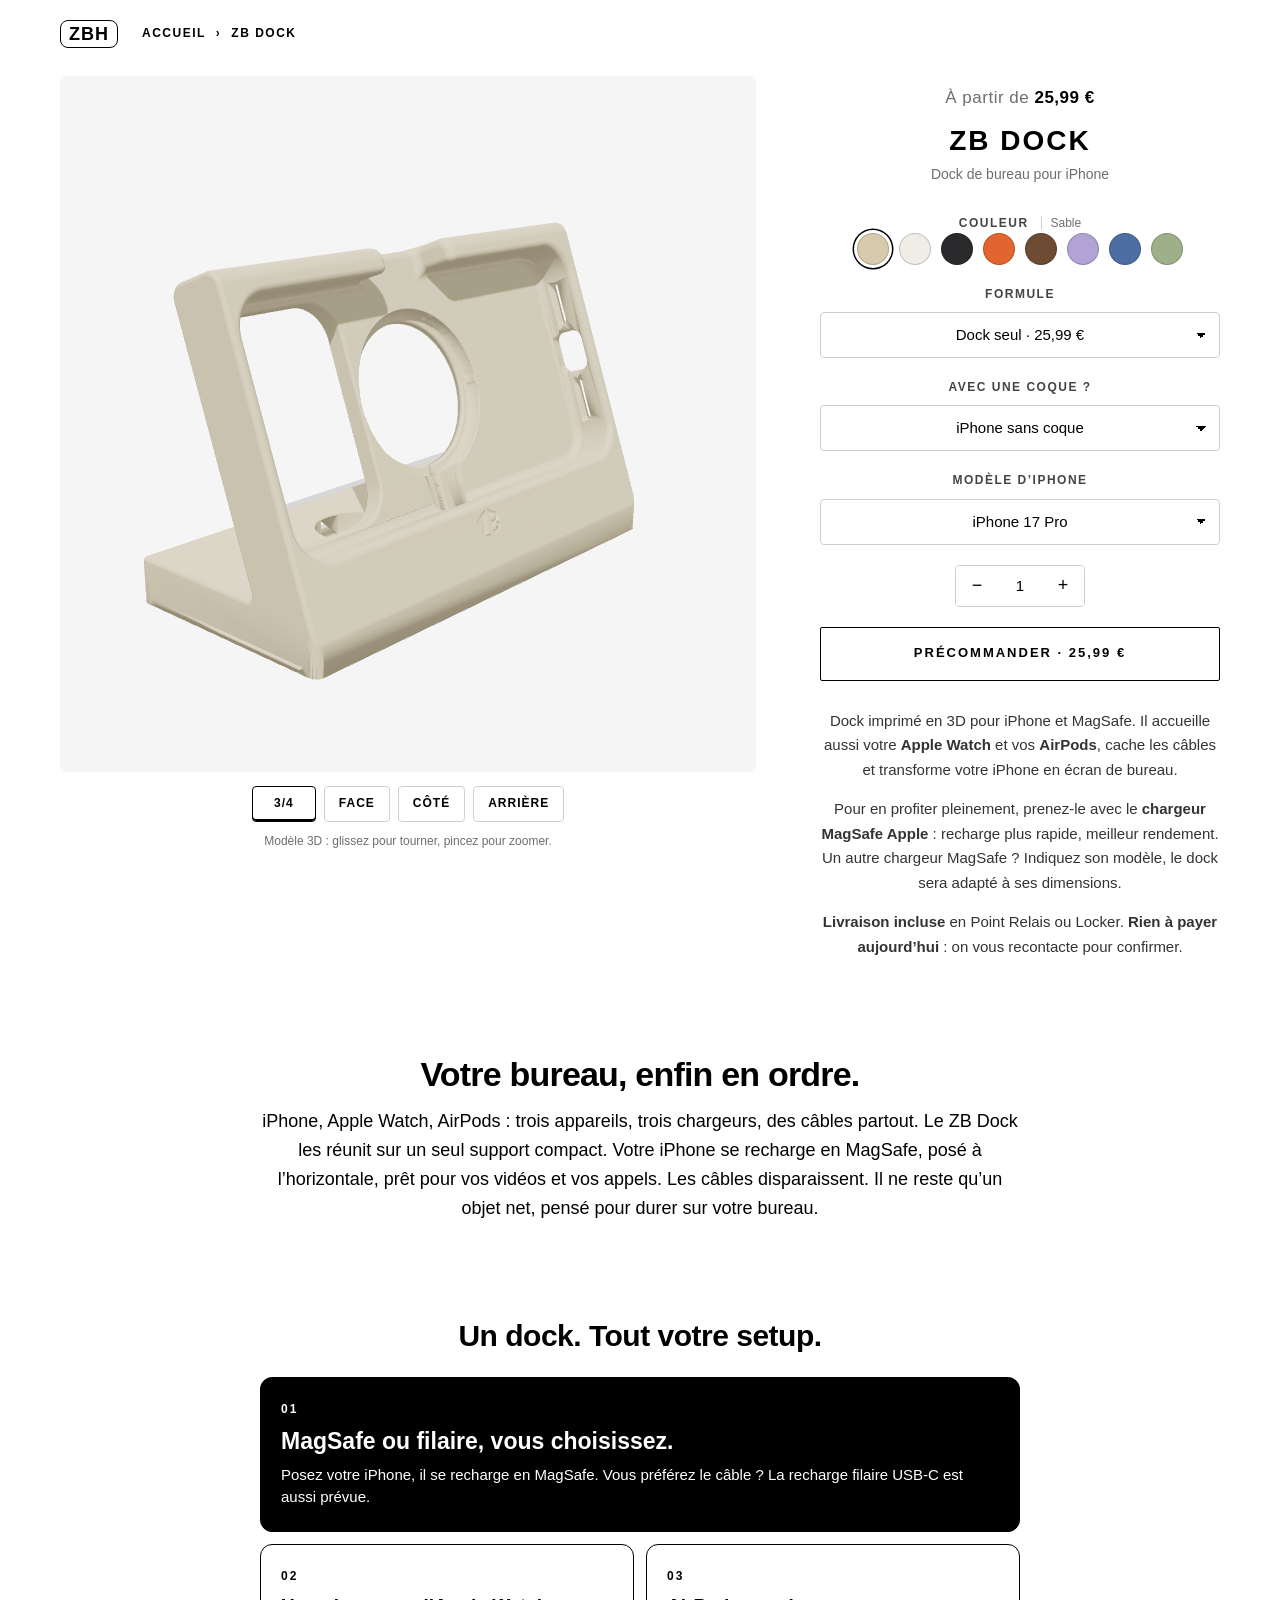
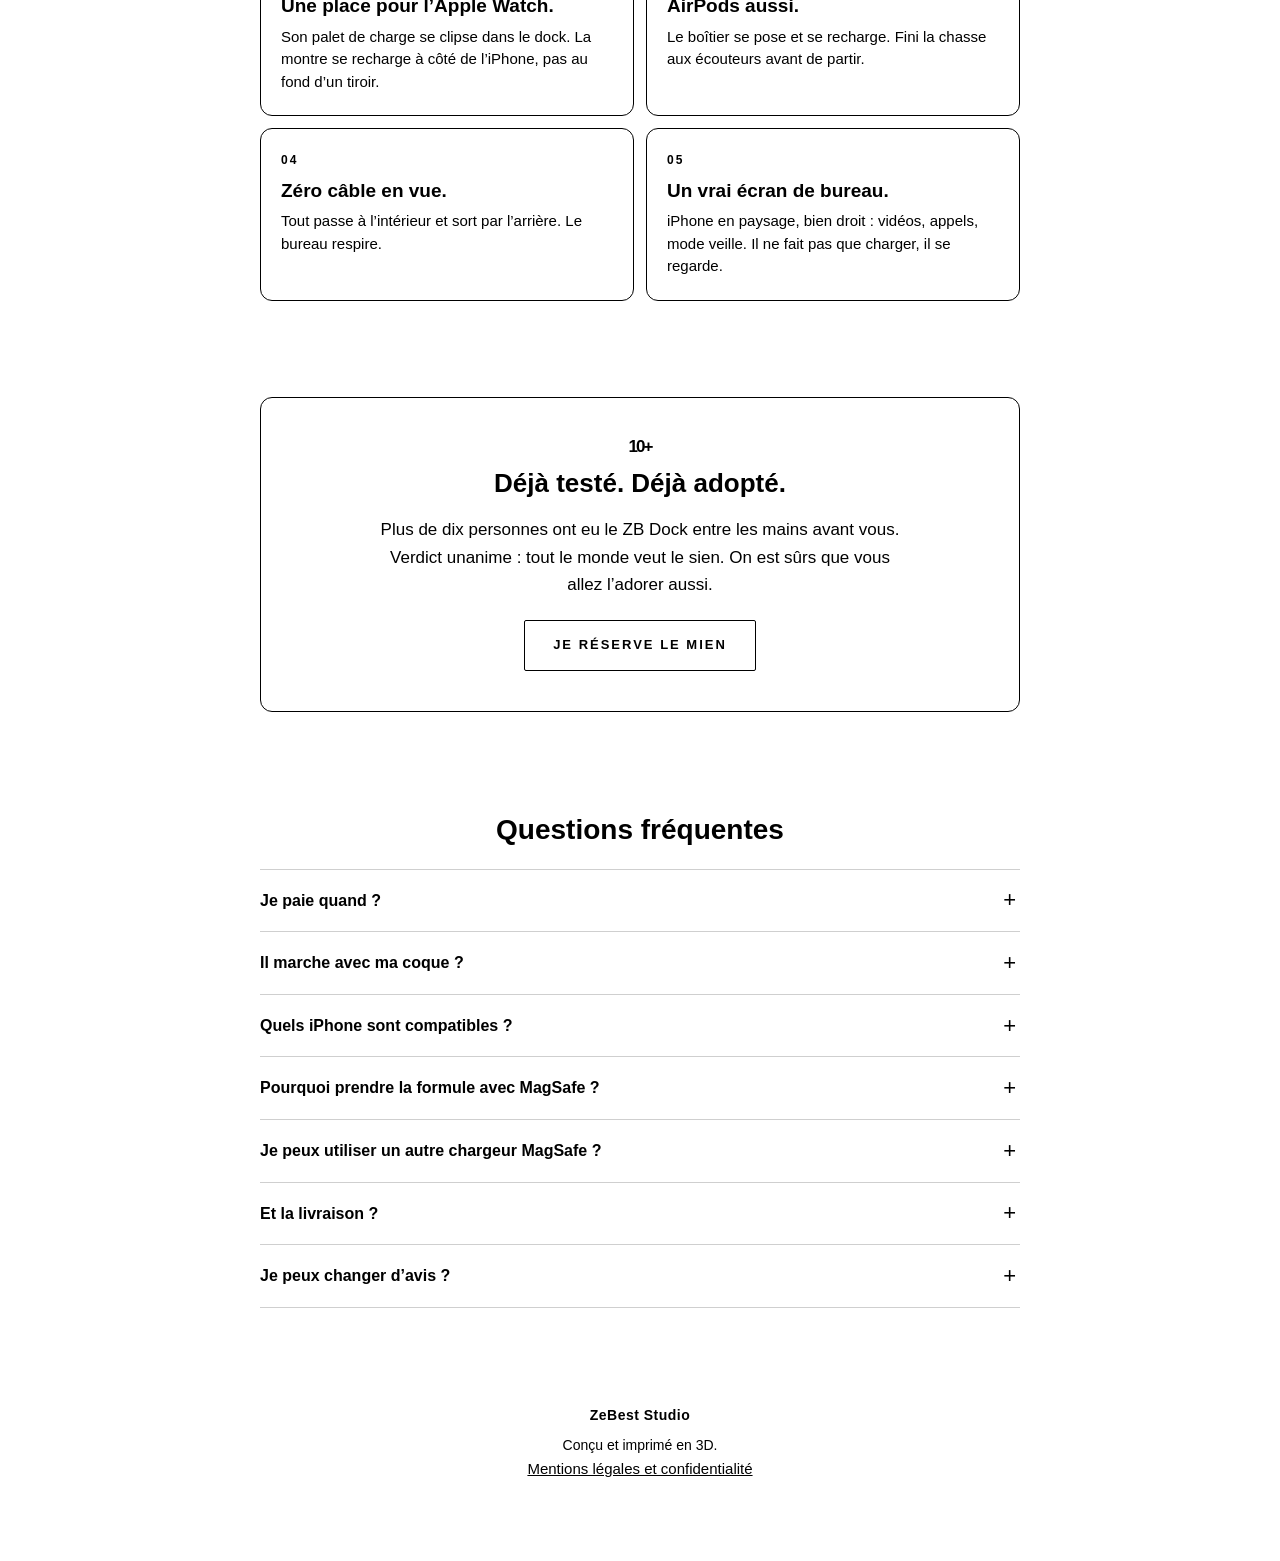
==== commit 8ac3c62a: "ZB Dock : texte plus vendeur" ====
--- a/zbdock/index.html
+++ b/zbdock/index.html
@@ -124,8 +124,8 @@
 
     <!-- ===== Histoire ===== -->
     <section class="zb-histoire" aria-labelledby="titre-histoire">
-      <h2 id="titre-histoire">Un dock non primé, mais très bien posé.</h2>
-      <p>Le ZB Dock recharge votre iPhone, votre Apple Watch et vos AirPods, cache vos câbles et donne enfin à votre bureau l’air de savoir ce qu’il fait. Conçu et imprimé en 3D, avec beaucoup trop d’amour pour un objet qui ne bouge pas.</p>
+      <h2 id="titre-histoire">Votre bureau, enfin en ordre.</h2>
+      <p>iPhone, Apple Watch, AirPods : trois appareils, trois chargeurs, des câbles partout. Le ZB Dock les réunit sur un seul support compact. Votre iPhone se recharge en MagSafe, posé à l’horizontale, prêt pour vos vidéos et vos appels. Les câbles disparaissent. Il ne reste qu’un objet net, pensé pour durer sur votre bureau.</p>
     </section>
 
     <!-- ===== Atouts ===== -->
@@ -203,7 +203,7 @@
 
     <footer>
       <p class="signature-pied"><strong>ZeBest Studio</strong></p>
-      <p>Conçu et imprimé en 3D. Ce texte n’a pas été écrit par un dock. Enfin, pas entièrement.</p>
+      <p>Conçu et imprimé en 3D.</p>
       <p><a class="retour" href="../mentions-legales.html">Mentions légales et confidentialité</a></p>
     </footer>
   </main>
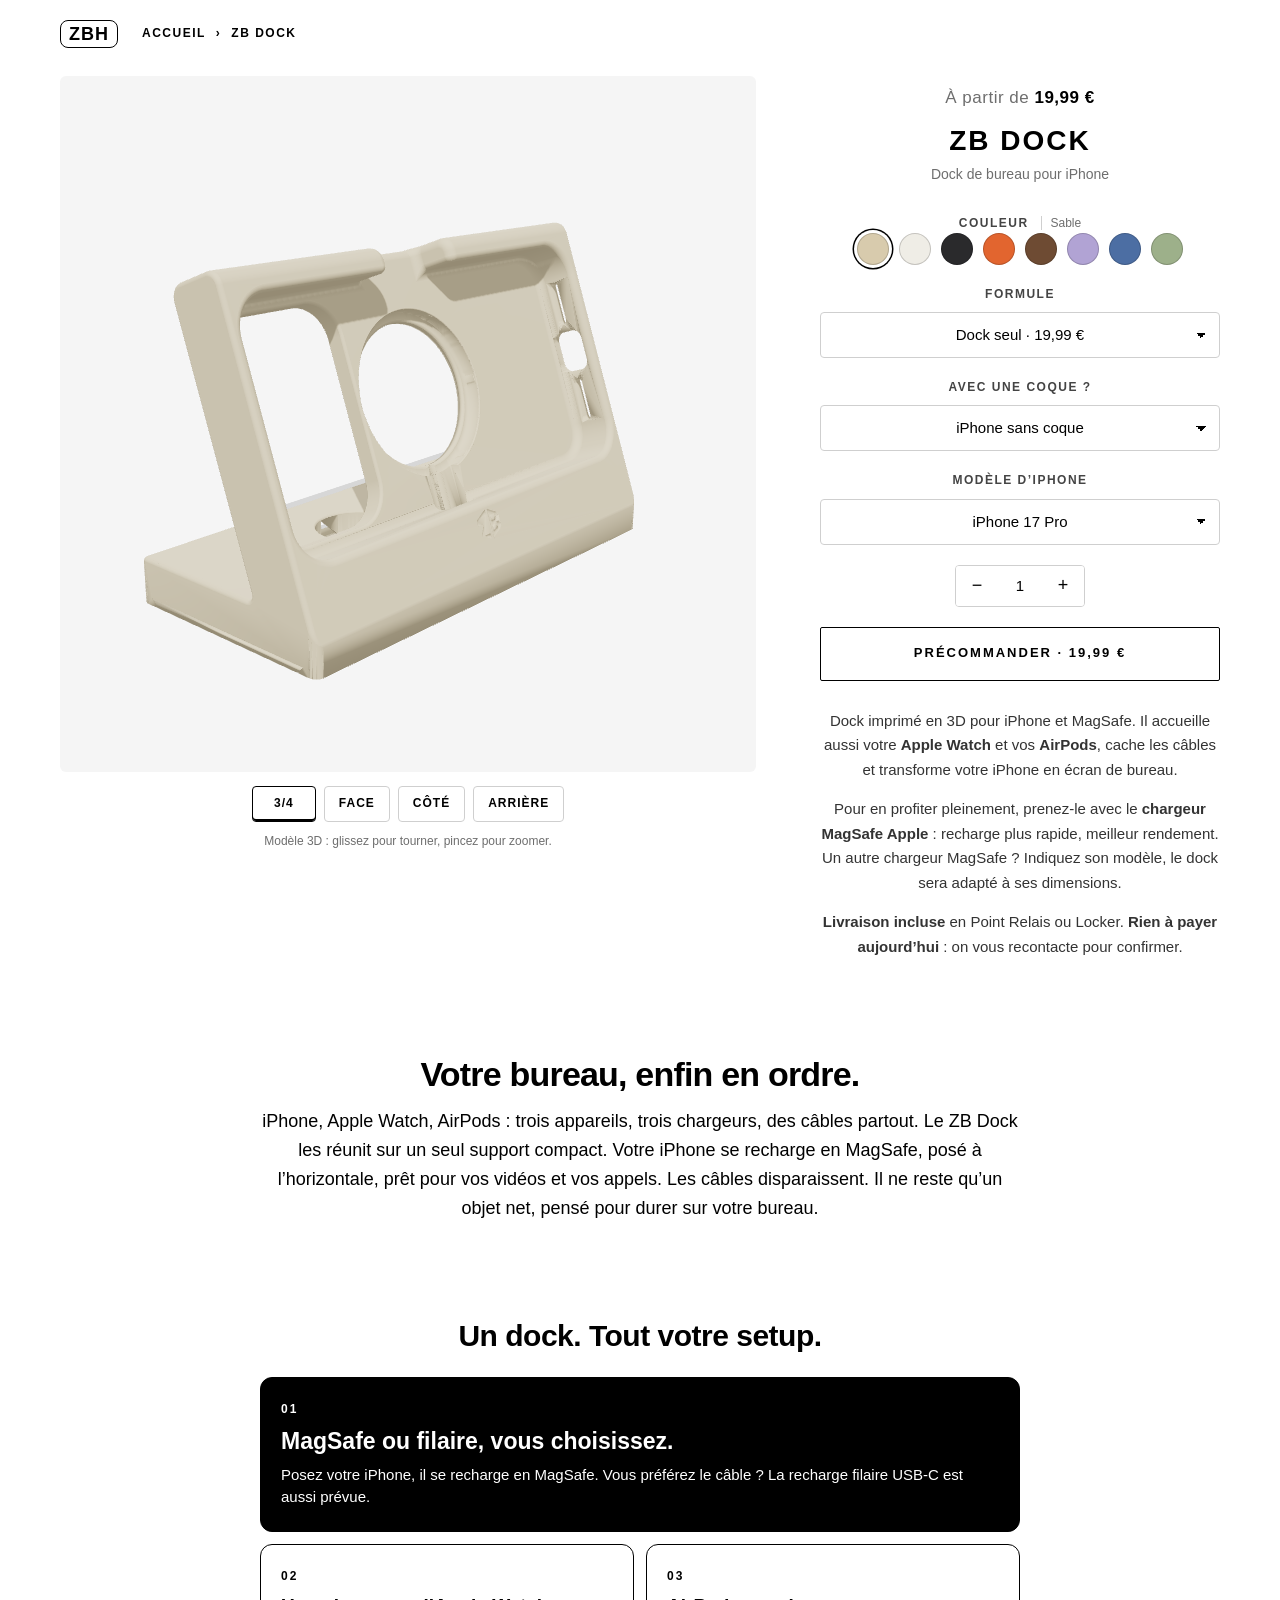
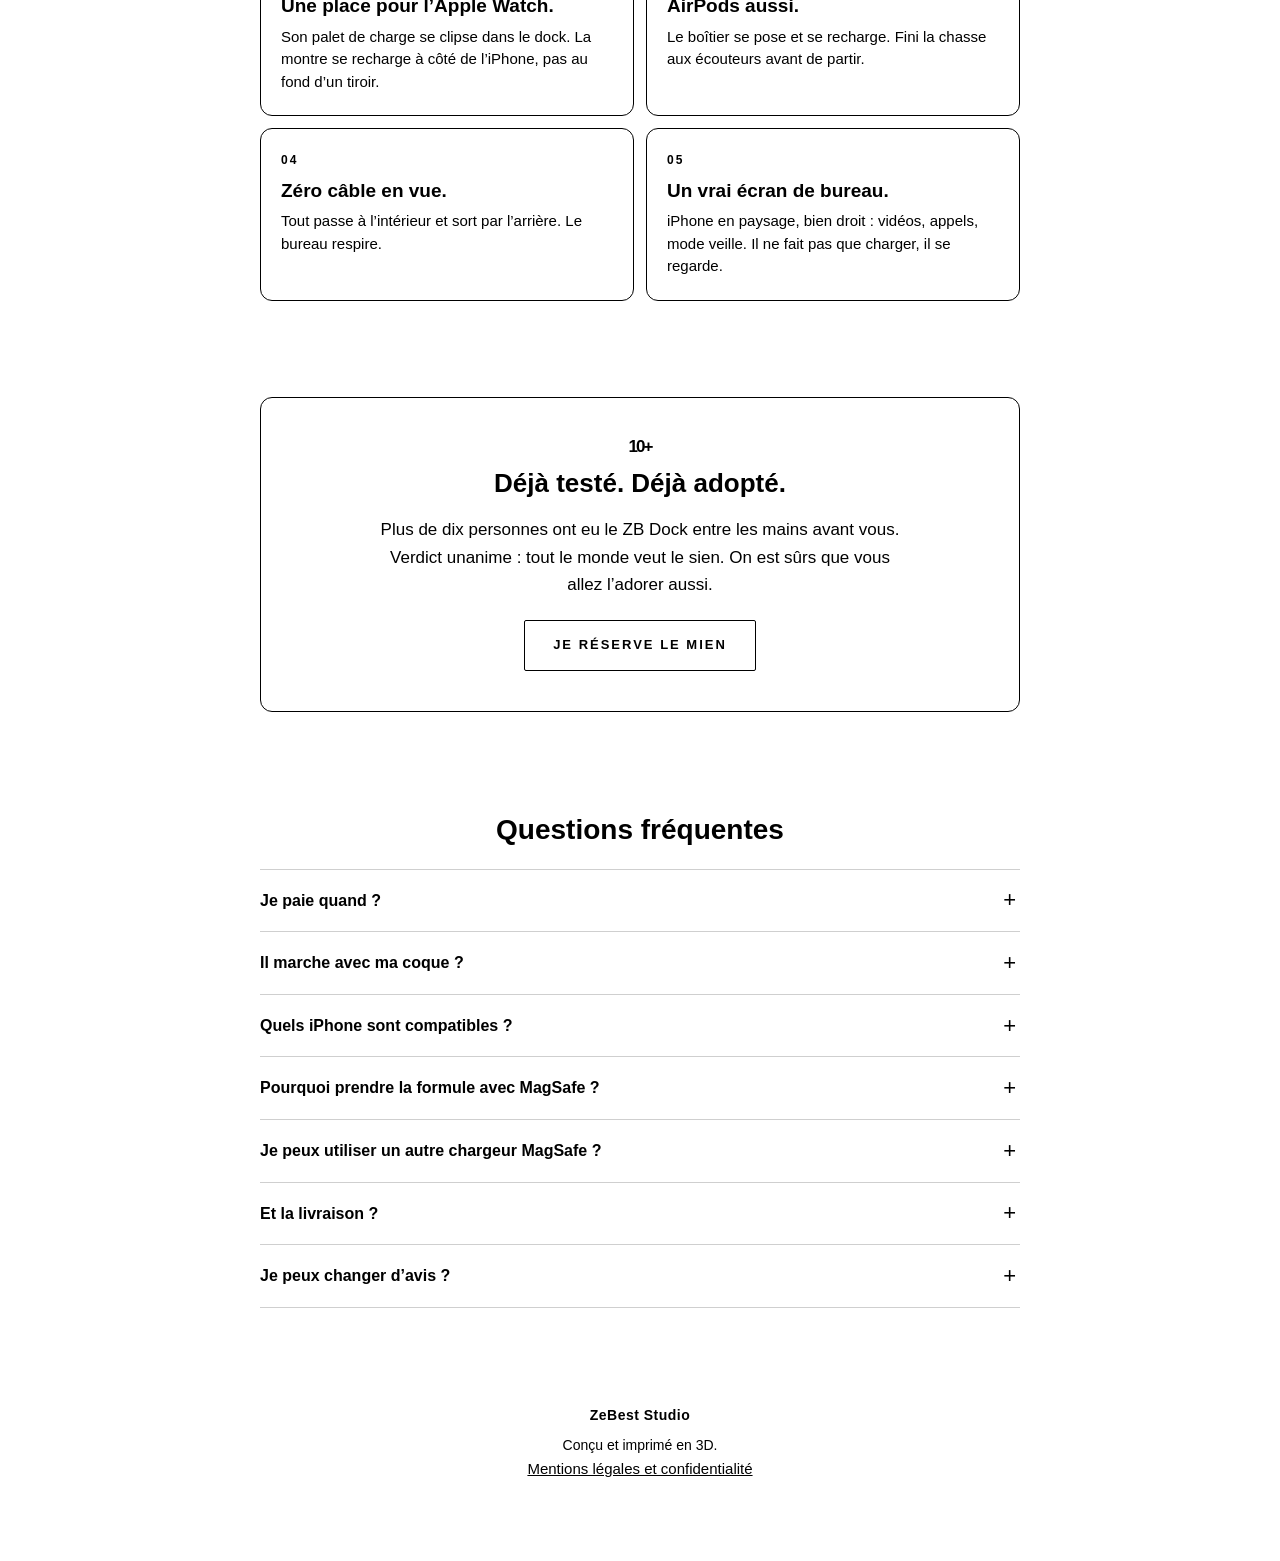
==== commit 19c3bbca: "ZB Dock : 19,99 €" ====
--- a/zbdock/index.html
+++ b/zbdock/index.html
@@ -5,9 +5,9 @@
   <meta name="viewport" content="width=device-width, initial-scale=1, viewport-fit=cover">
   <meta http-equiv="Content-Security-Policy" content="default-src 'none'; script-src 'self'; style-src 'self'; img-src 'self' data: blob:; connect-src 'self' blob: data:; form-action 'self'; base-uri 'none'">
   <meta name="referrer" content="strict-origin-when-cross-origin">
-  <title>ZB Dock · Dock iPhone MagSafe, Apple Watch et AirPods · dès 25,99 €</title>
-  <meta name="description" content="ZB Dock, le dock de bureau imprimé en 3D pour iPhone, Apple Watch et AirPods. Dock seul 25,99 €, avec chargeur MagSafe Apple 59,99 €, livraison incluse. Précommande sans rien payer aujourd’hui.">
-  <meta property="og:title" content="ZB Dock · dès 25,99 €">
+  <title>ZB Dock · Dock iPhone MagSafe, Apple Watch et AirPods · dès 19,99 €</title>
+  <meta name="description" content="ZB Dock, le dock de bureau imprimé en 3D pour iPhone, Apple Watch et AirPods. Dock seul 19,99 €, avec chargeur MagSafe Apple 59,99 €, livraison incluse. Précommande sans rien payer aujourd’hui.">
+  <meta property="og:title" content="ZB Dock · dès 19,99 €">
   <meta property="og:description" content="iPhone, Apple Watch et AirPods sur un seul dock. Précommandez sans rien payer aujourd’hui.">
   <meta property="og:type" content="product">
   <meta name="theme-color" content="#ffffff">
@@ -39,7 +39,7 @@
       </section>
 
       <section class="zb-achat" id="achat" aria-labelledby="titre-produit">
-        <p class="zb-prix">À partir de <span id="prix-affiche">25,99&nbsp;€</span></p>
+        <p class="zb-prix">À partir de <span id="prix-affiche">19,99&nbsp;€</span></p>
         <h1 id="titre-produit">ZB Dock</h1>
         <p class="zb-sous">Dock de bureau pour iPhone</p>
 
@@ -53,7 +53,7 @@
           <div class="zb-option">
             <label class="zb-label" for="offre">Formule</label>
             <select id="offre" name="offre" required>
-              <option value="Dock seul" data-prix="2599">Dock seul · 25,99 €</option>
+              <option value="Dock seul" data-prix="1999">Dock seul · 19,99 €</option>
               <option value="Dock + MagSafe" data-prix="5999">Dock + chargeur MagSafe Apple · 59,99 € (conseillé)</option>
             </select>
           </div>
@@ -89,7 +89,7 @@
             <button type="button" id="plus" aria-label="Ajouter un">+</button>
           </div>
 
-          <button class="zb-bouton" type="button" id="continuer">Précommander · <span id="total">25,99&nbsp;€</span></button>
+          <button class="zb-bouton" type="button" id="continuer">Précommander · <span id="total">19,99&nbsp;€</span></button>
 
           <div class="zb-coordonnees" id="coordonnees" hidden>
             <p class="zb-label">Où vous recontacter ?</p>
@@ -185,7 +185,7 @@
       </details>
       <details>
         <summary>Pourquoi prendre la formule avec MagSafe ?</summary>
-        <p>Le ZB Dock est pensé autour du chargeur MagSafe : c’est lui qui recharge l’iPhone posé sur le dock. Avec la formule à 59,99&nbsp;€, vous recevez le chargeur MagSafe officiel d’Apple avec votre dock, tout est prêt dès le déballage. Si vous en avez déjà un, le dock seul à 25,99&nbsp;€ suffit.</p>
+        <p>Le ZB Dock est pensé autour du chargeur MagSafe : c’est lui qui recharge l’iPhone posé sur le dock. Avec la formule à 59,99&nbsp;€, vous recevez le chargeur MagSafe officiel d’Apple avec votre dock, tout est prêt dès le déballage. Si vous en avez déjà un, le dock seul à 19,99&nbsp;€ suffit.</p>
       </details>
       <details>
         <summary>Je peux utiliser un autre chargeur MagSafe ?</summary>
@@ -210,7 +210,7 @@
 
   <!-- Barre d'achat collante (mobile) -->
   <div class="zb-collante" id="collante" aria-hidden="true">
-    <div class="zb-collante__prix"><strong>À partir de 25,99&nbsp;€</strong><span>Livraison incluse</span></div>
+    <div class="zb-collante__prix"><strong>À partir de 19,99&nbsp;€</strong><span>Livraison incluse</span></div>
     <a class="zb-collante__btn" href="#achat" tabindex="-1">Précommander</a>
   </div>
 
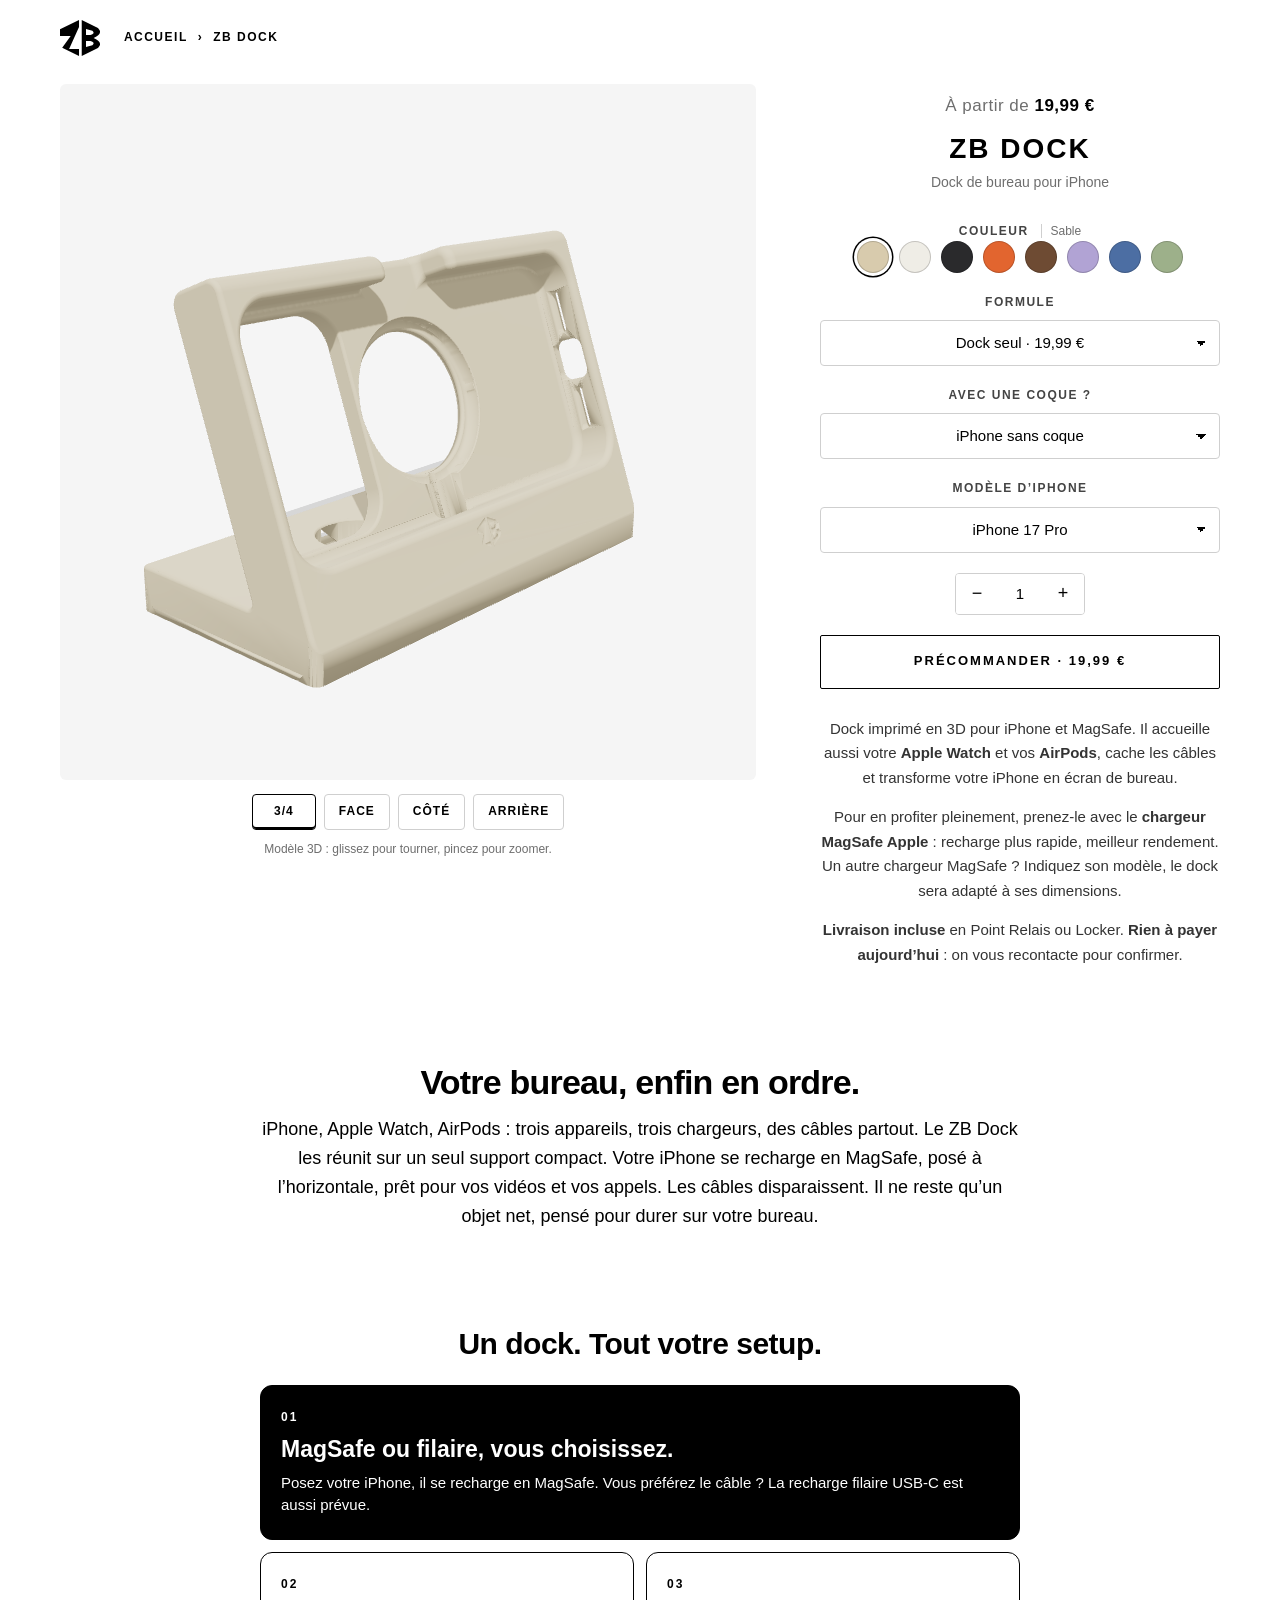
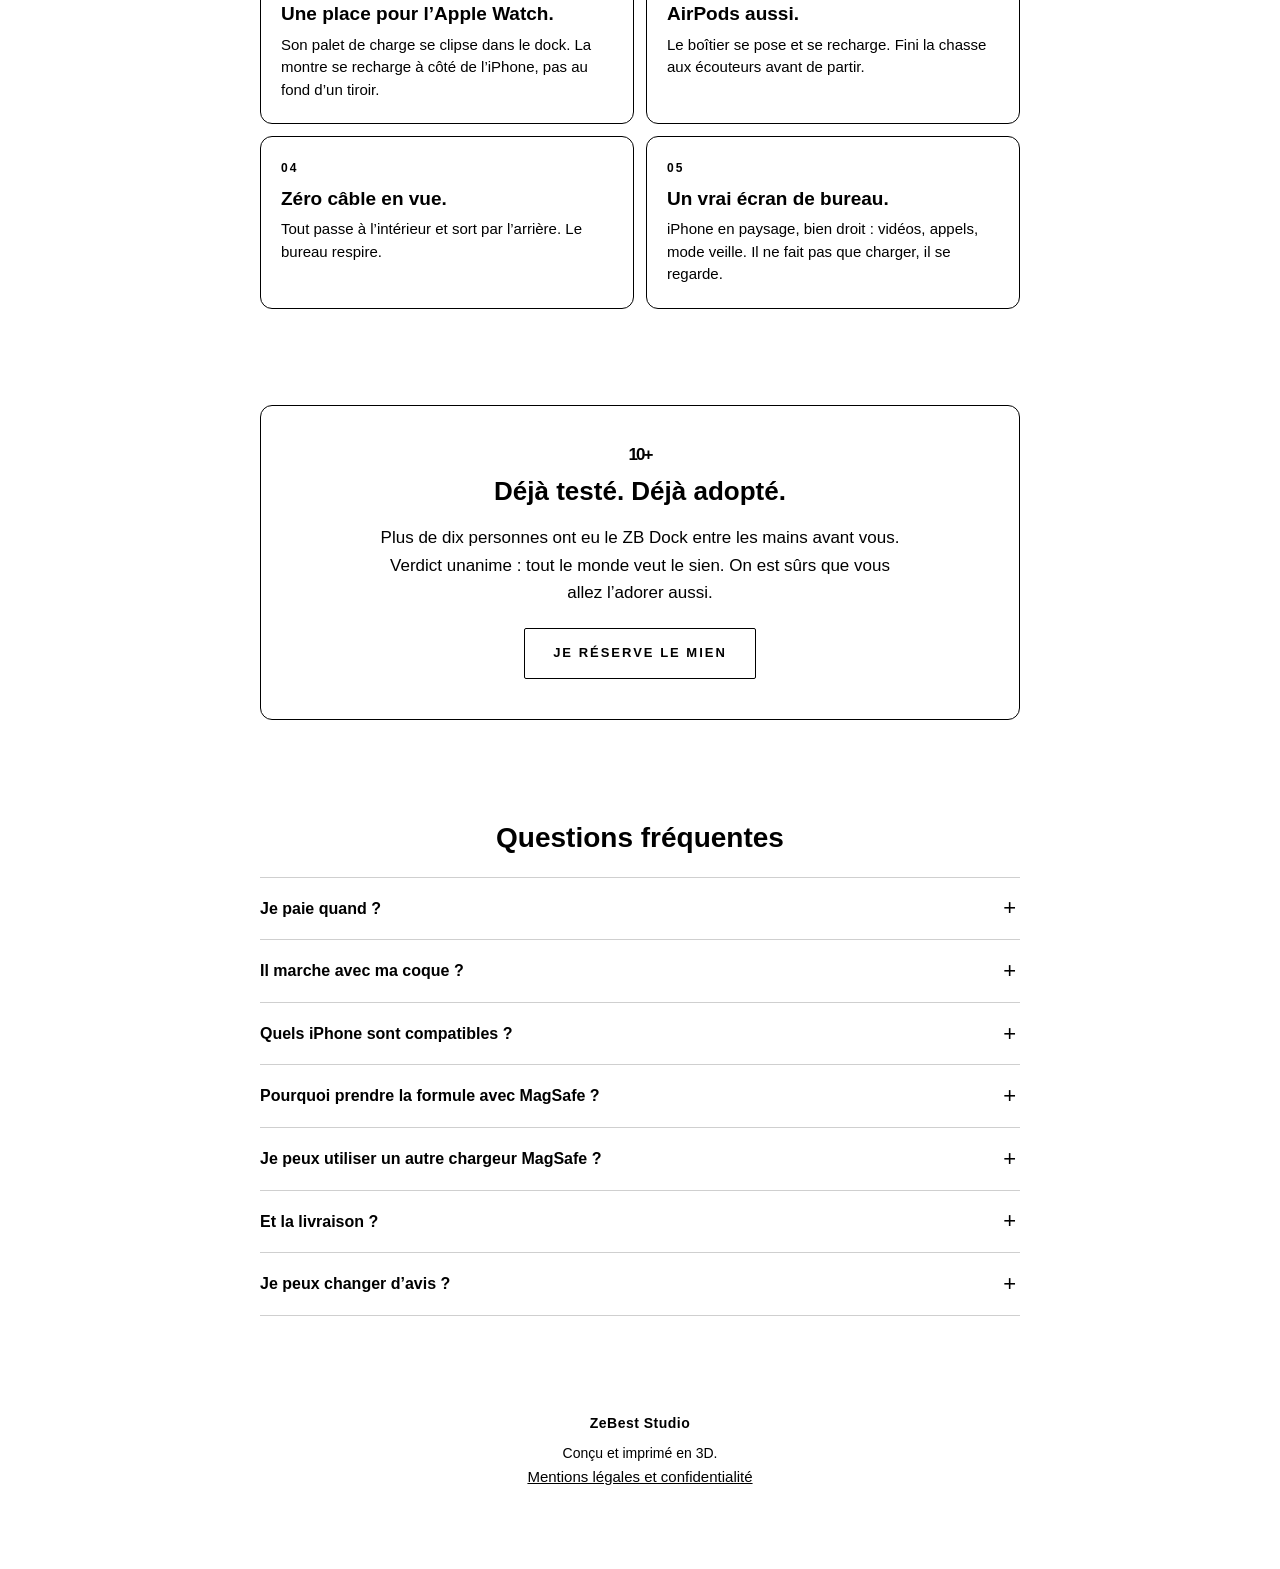
==== commit 97196837: "Jour 2 : comment j'ai créé le ZB Dock + logo officiel ZB - Nouvelle page jour-2.html (inspiration, F" ====
--- a/zbdock/index.html
+++ b/zbdock/index.html
@@ -18,7 +18,7 @@
 </head>
 <body class="page-zb">
   <div class="zb-barre">
-    <a class="signature" href="../index.html" aria-label="Retour à l'accueil">ZBH</a>
+    <a class="logo-lien" href="../index.html" aria-label="Retour à l'accueil"><img class="logo" src="../assets/logo-zb.svg" alt="ZB" width="40" height="36"></a>
     <nav class="zb-fil" aria-label="Fil d'Ariane"><a href="../index.html">Accueil</a><span aria-hidden="true">›</span><span>ZB Dock</span></nav>
   </div>
 
--- a/styles.css
+++ b/styles.css
@@ -22,6 +22,11 @@
   max-width: 560px; margin: 0 auto; padding: 24px 20px 0;
   display: flex; justify-content: space-between; align-items: center;
 }
+.logo { display: block; height: 36px; width: auto; }
+.logo-lien { display: inline-flex; border-radius: 6px; }
+.logo-lien:hover .logo { opacity: .7; }
+.logo-lien:focus-visible { outline: 2px solid var(--texte); outline-offset: 4px; }
+.logo--pied { display: inline-block; height: 25px; }
 .signature {
   font-size: 18px; font-weight: 800; letter-spacing: 1px;
   border: 1.5px solid var(--texte); border-radius: 8px; padding: 4px 8px; line-height: 1;
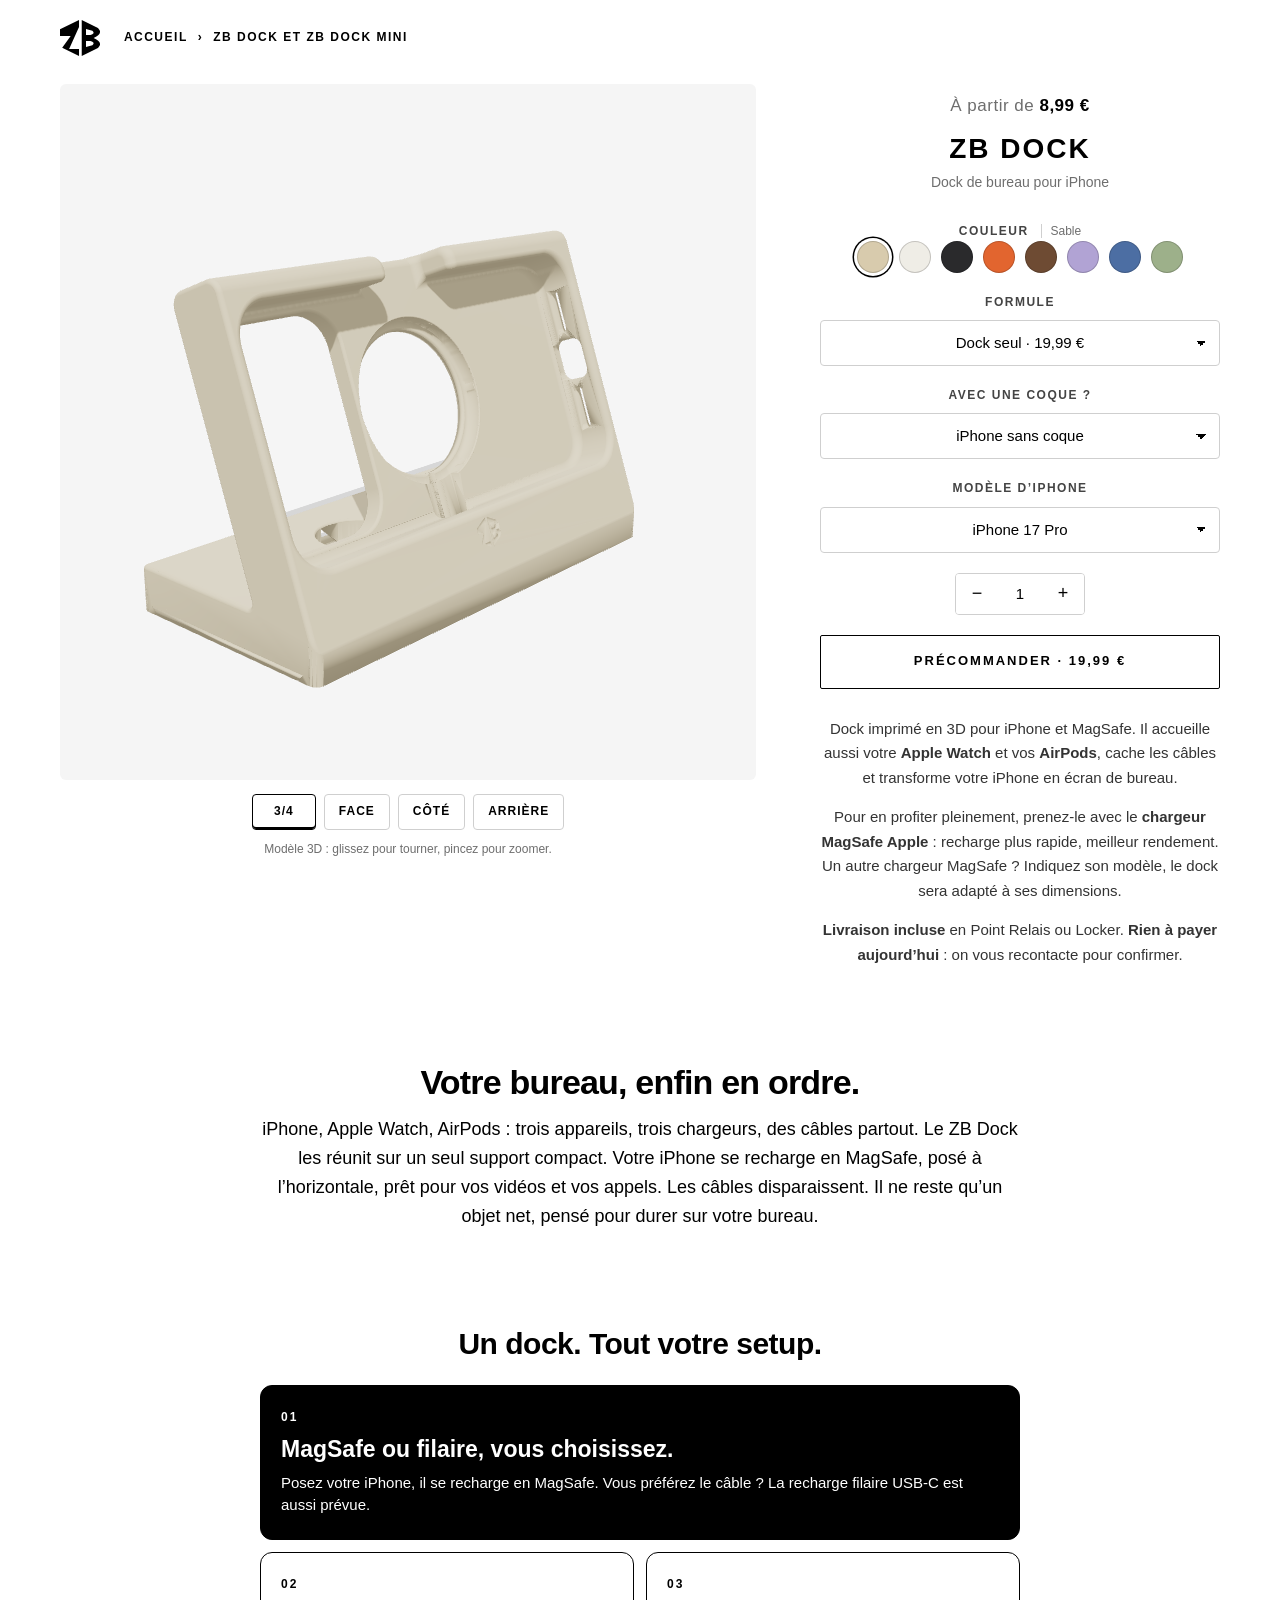
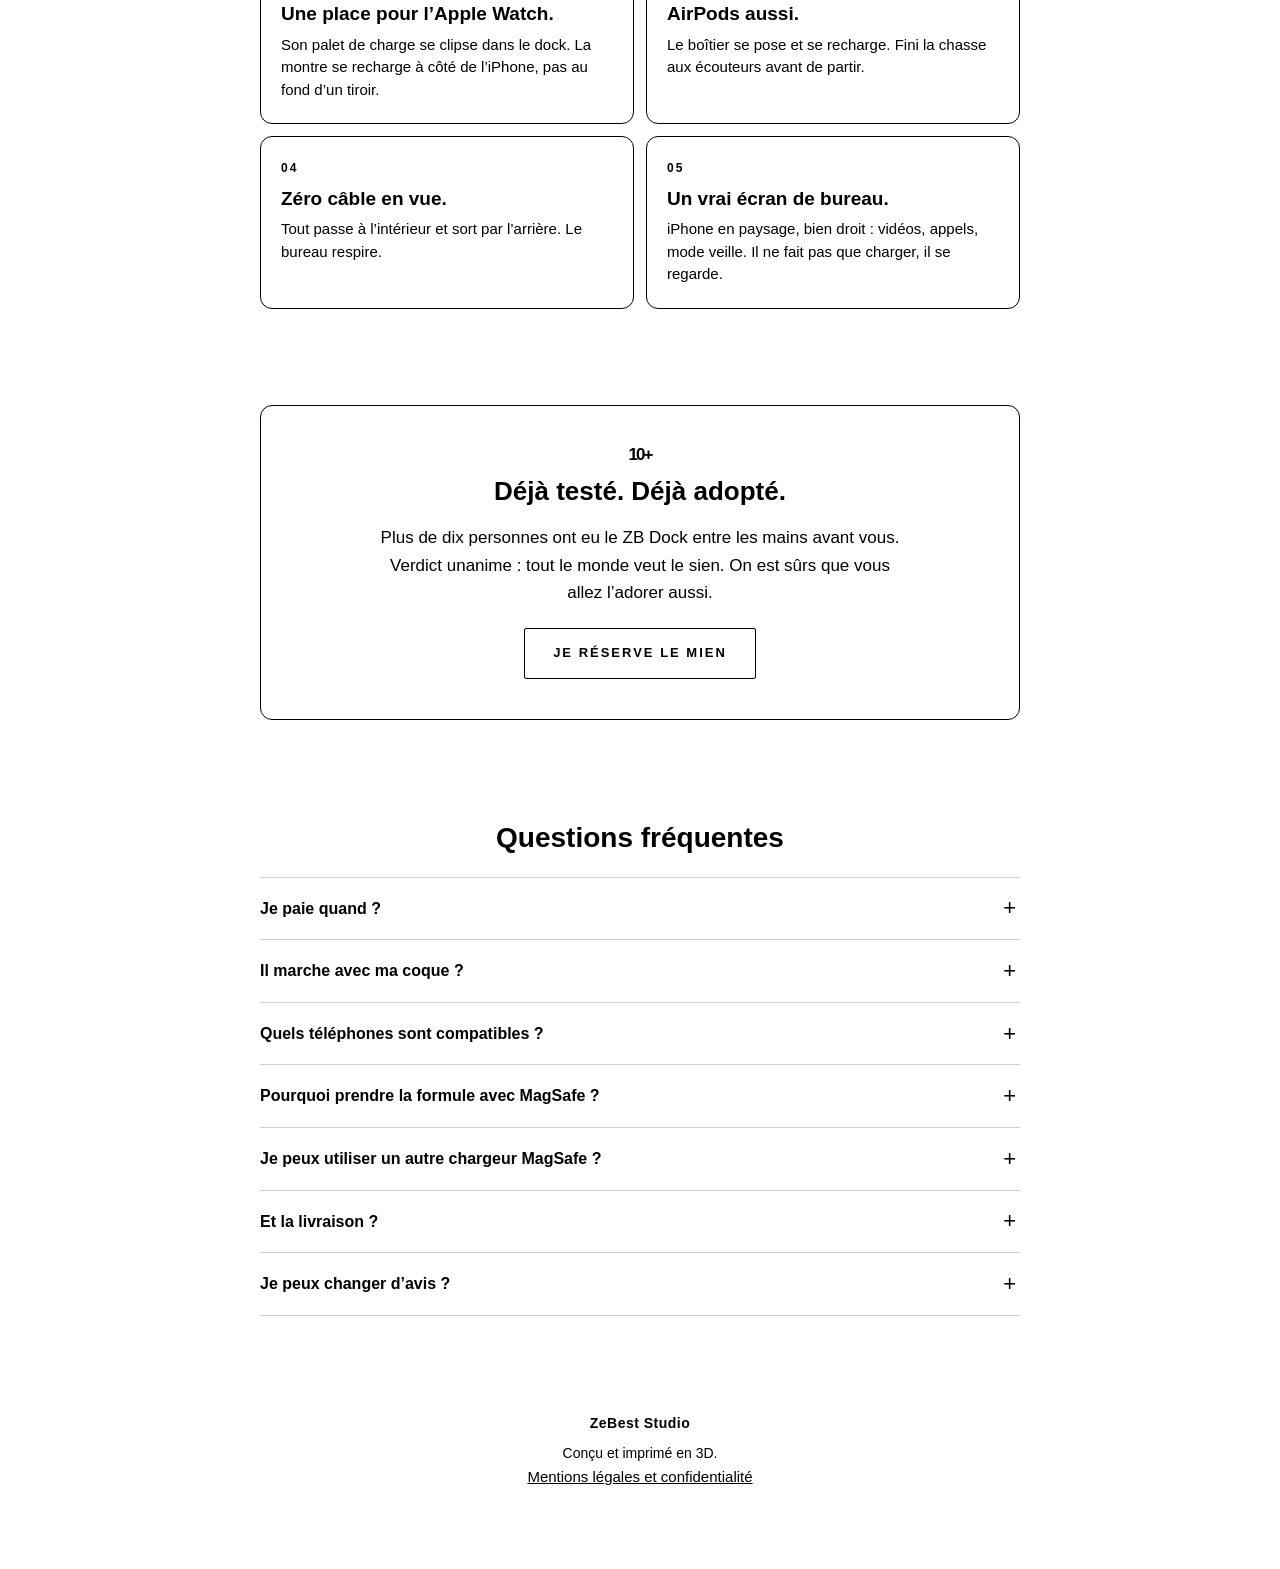
==== commit 26f35350: "ZB Dock mini en précommande à 8,99 €, liens vers ZB Dock et ZB Dock mini Co-Authored-By: Claude Opus" ====
--- a/zbdock/index.html
+++ b/zbdock/index.html
@@ -5,9 +5,9 @@
   <meta name="viewport" content="width=device-width, initial-scale=1, viewport-fit=cover">
   <meta http-equiv="Content-Security-Policy" content="default-src 'none'; script-src 'self'; style-src 'self'; img-src 'self' data: blob:; connect-src 'self' blob: data:; form-action 'self'; base-uri 'none'">
   <meta name="referrer" content="strict-origin-when-cross-origin">
-  <title>ZB Dock · Dock iPhone MagSafe, Apple Watch et AirPods · dès 19,99 €</title>
-  <meta name="description" content="ZB Dock, le dock de bureau imprimé en 3D pour iPhone, Apple Watch et AirPods. Dock seul 19,99 €, avec chargeur MagSafe Apple 59,99 €, livraison incluse. Précommande sans rien payer aujourd’hui.">
-  <meta property="og:title" content="ZB Dock · dès 19,99 €">
+  <title>ZB Dock et ZB Dock mini · Docks de bureau imprimés en 3D · dès 8,99 €</title>
+  <meta name="description" content="ZB Dock, le dock de bureau imprimé en 3D pour iPhone, Apple Watch et AirPods, et ZB Dock mini, le dock simple pour tous les téléphones. ZB Dock mini 8,99 €, ZB Dock seul 19,99 €, avec chargeur MagSafe Apple 59,99 €, livraison incluse. Précommande sans rien payer aujourd’hui.">
+  <meta property="og:title" content="ZB Dock et ZB Dock mini · dès 8,99 €">
   <meta property="og:description" content="iPhone, Apple Watch et AirPods sur un seul dock. Précommandez sans rien payer aujourd’hui.">
   <meta property="og:type" content="product">
   <meta name="theme-color" content="#ffffff">
@@ -19,7 +19,7 @@
 <body class="page-zb">
   <div class="zb-barre">
     <a class="logo-lien" href="../index.html" aria-label="Retour à l'accueil"><img class="logo" src="../assets/logo-zb.svg" alt="ZB" width="40" height="36"></a>
-    <nav class="zb-fil" aria-label="Fil d'Ariane"><a href="../index.html">Accueil</a><span aria-hidden="true">›</span><span>ZB Dock</span></nav>
+    <nav class="zb-fil" aria-label="Fil d'Ariane"><a href="../index.html">Accueil</a><span aria-hidden="true">›</span><span>ZB Dock et ZB Dock mini</span></nav>
   </div>
 
   <main class="zb">
@@ -39,9 +39,9 @@
       </section>
 
       <section class="zb-achat" id="achat" aria-labelledby="titre-produit">
-        <p class="zb-prix">À partir de <span id="prix-affiche">19,99&nbsp;€</span></p>
+        <p class="zb-prix">À partir de <span id="prix-affiche">8,99&nbsp;€</span></p>
         <h1 id="titre-produit">ZB Dock</h1>
-        <p class="zb-sous">Dock de bureau pour iPhone</p>
+        <p class="zb-sous" id="sous-produit">Dock de bureau pour iPhone</p>
 
         <form class="zb-form" id="form" action="precommande.php" method="post" novalidate>
           <fieldset class="zb-option">
@@ -55,10 +55,11 @@
             <select id="offre" name="offre" required>
               <option value="Dock seul" data-prix="1999">Dock seul · 19,99 €</option>
               <option value="Dock + MagSafe" data-prix="5999">Dock + chargeur MagSafe Apple · 59,99 € (conseillé)</option>
+              <option value="ZB Dock mini" data-prix="899">ZB Dock mini · 8,99 € (tous les téléphones)</option>
             </select>
           </div>
 
-          <div class="zb-option">
+          <div class="zb-option" id="bloc-coque">
             <label class="zb-label" for="coque">Avec une coque ?</label>
             <select id="coque" name="coque" required>
               <option value="Non">iPhone sans coque</option>
@@ -67,7 +68,7 @@
           </div>
 
           <div class="zb-option">
-            <label class="zb-label" for="iphone">Modèle d’iPhone</label>
+            <label class="zb-label" for="iphone" id="label-tel">Modèle d’iPhone</label>
             <select id="iphone" name="iphone" required>
               <option>iPhone 17 Pro</option>
               <option>iPhone 17 Pro Max</option>
@@ -79,6 +80,7 @@
               <option>iPhone 15 (tous modèles)</option>
               <option>iPhone 14 (tous modèles)</option>
               <option>iPhone 13 ou plus ancien</option>
+              <option>Android ou autre téléphone</option>
               <option>Autre</option>
             </select>
           </div>
@@ -180,8 +182,8 @@
         <p>Oui, si vous l’indiquez. Choisissez « iPhone avec coque » et votre modèle : le dock est ajusté pour l’accueillir.</p>
       </details>
       <details>
-        <summary>Quels iPhone sont compatibles ?</summary>
-        <p>Les iPhone récents compatibles MagSafe, des modèles standard aux Pro Max. Pour un modèle plus ancien, choisissez « Autre » et on en parle.</p>
+        <summary>Quels téléphones sont compatibles ?</summary>
+        <p>ZB Dock : les iPhone récents compatibles MagSafe, des modèles standard aux Pro Max. Pour un modèle plus ancien, choisissez « Autre » et on en parle. ZB Dock mini : tous les téléphones, Android comme iPhone, avec ou sans coque. Il se recharge avec votre câble USB-C habituel.</p>
       </details>
       <details>
         <summary>Pourquoi prendre la formule avec MagSafe ?</summary>
@@ -210,7 +212,7 @@
 
   <!-- Barre d'achat collante (mobile) -->
   <div class="zb-collante" id="collante" aria-hidden="true">
-    <div class="zb-collante__prix"><strong>À partir de 19,99&nbsp;€</strong><span>Livraison incluse</span></div>
+    <div class="zb-collante__prix"><strong>À partir de 8,99&nbsp;€</strong><span>Livraison incluse</span></div>
     <a class="zb-collante__btn" href="#achat" tabindex="-1">Précommander</a>
   </div>
 
--- a/zbdock/zbdock.css
+++ b/zbdock/zbdock.css
@@ -223,3 +223,5 @@
 @media (prefers-reduced-motion: reduce) {
   .zb-pastille, .zb-bouton, .zb-collante { transition: none; }
 }
+
+.zb-option[hidden] { display: none !important; }
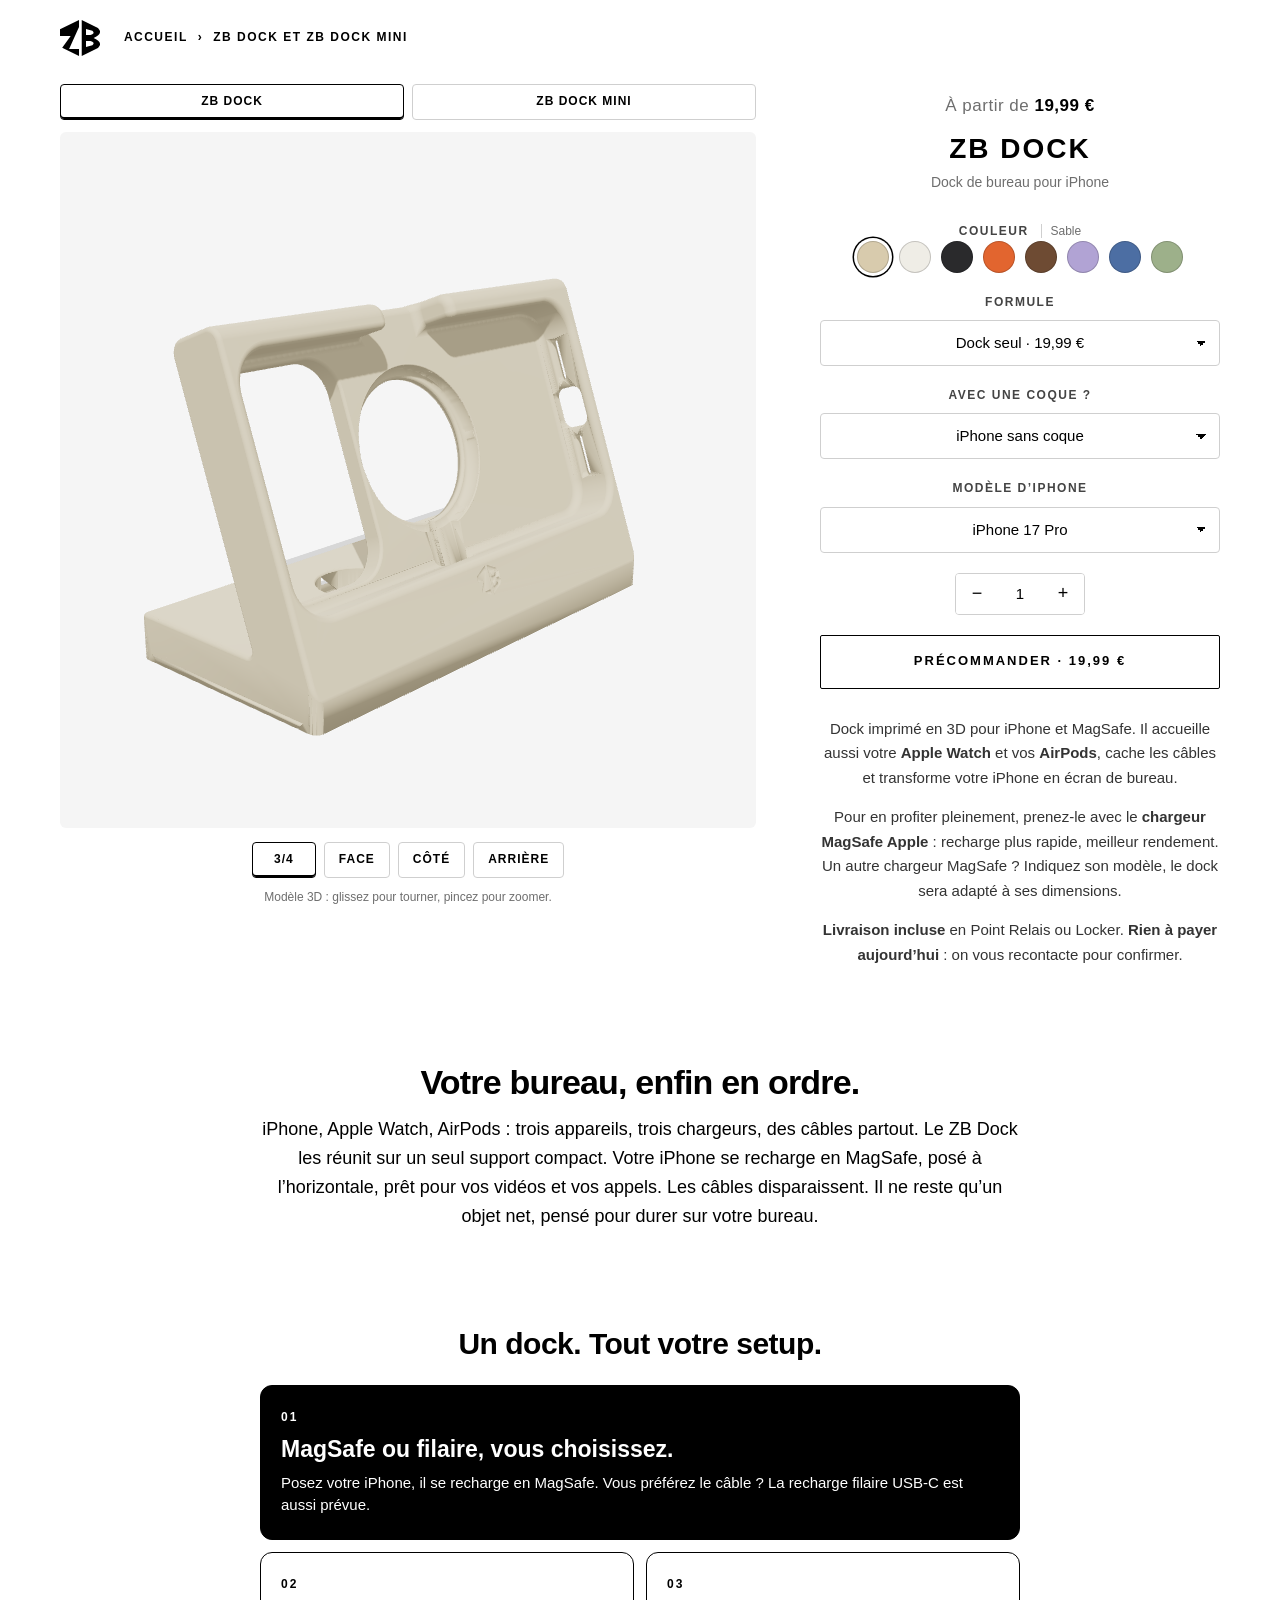
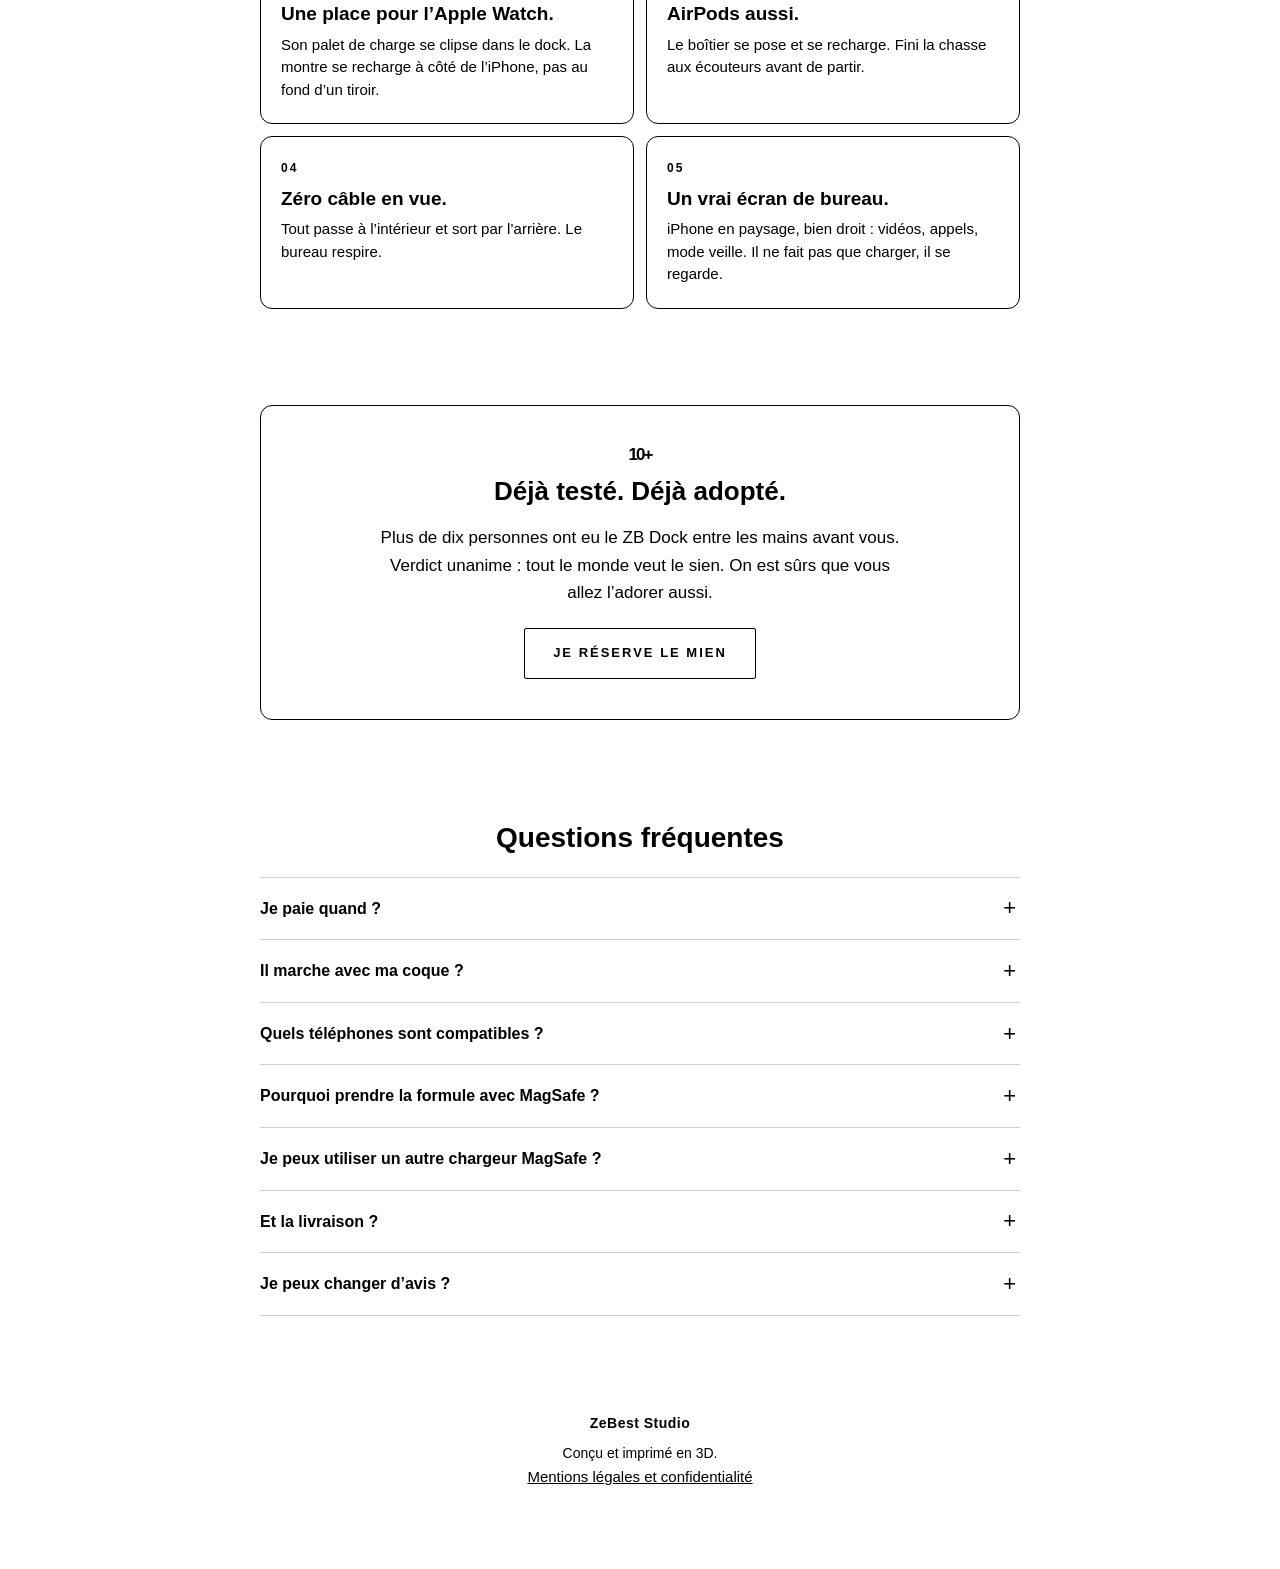
==== commit b762247e: "Boutons pour voir le ZB Dock ou le ZB Dock mini en 3D Co-Authored-By: Claude Opus 5.5 <noreply@anthr" ====
--- a/zbdock/index.html
+++ b/zbdock/index.html
@@ -26,6 +26,10 @@
     <!-- ===== Bloc produit ===== -->
     <div class="zb-produit">
       <section class="zb-galerie" aria-label="Modèle 3D du ZB Dock">
+        <div class="zb-vues zb-modeles" role="group" aria-label="Choisir le modèle">
+          <button type="button" class="zb-vue zb-modele" data-modele="zb" aria-pressed="true">ZB Dock</button>
+          <button type="button" class="zb-vue zb-modele" data-modele="mini" aria-pressed="false">ZB Dock mini</button>
+        </div>
         <div class="zb-canvas" id="viewer">
           <p class="zb-chargement" id="chargement">Chargement du modèle 3D…</p>
         </div>
@@ -39,7 +43,7 @@
       </section>
 
       <section class="zb-achat" id="achat" aria-labelledby="titre-produit">
-        <p class="zb-prix">À partir de <span id="prix-affiche">8,99&nbsp;€</span></p>
+        <p class="zb-prix">À partir de <span id="prix-affiche">19,99&nbsp;€</span></p>
         <h1 id="titre-produit">ZB Dock</h1>
         <p class="zb-sous" id="sous-produit">Dock de bureau pour iPhone</p>
 
--- a/zbdock/zbdock.css
+++ b/zbdock/zbdock.css
@@ -225,3 +225,5 @@
 }
 
 .zb-option[hidden] { display: none !important; }
+.zb-modeles { margin: 0 0 12px; }
+.zb-modele { flex: 1; font-weight: 600; }
